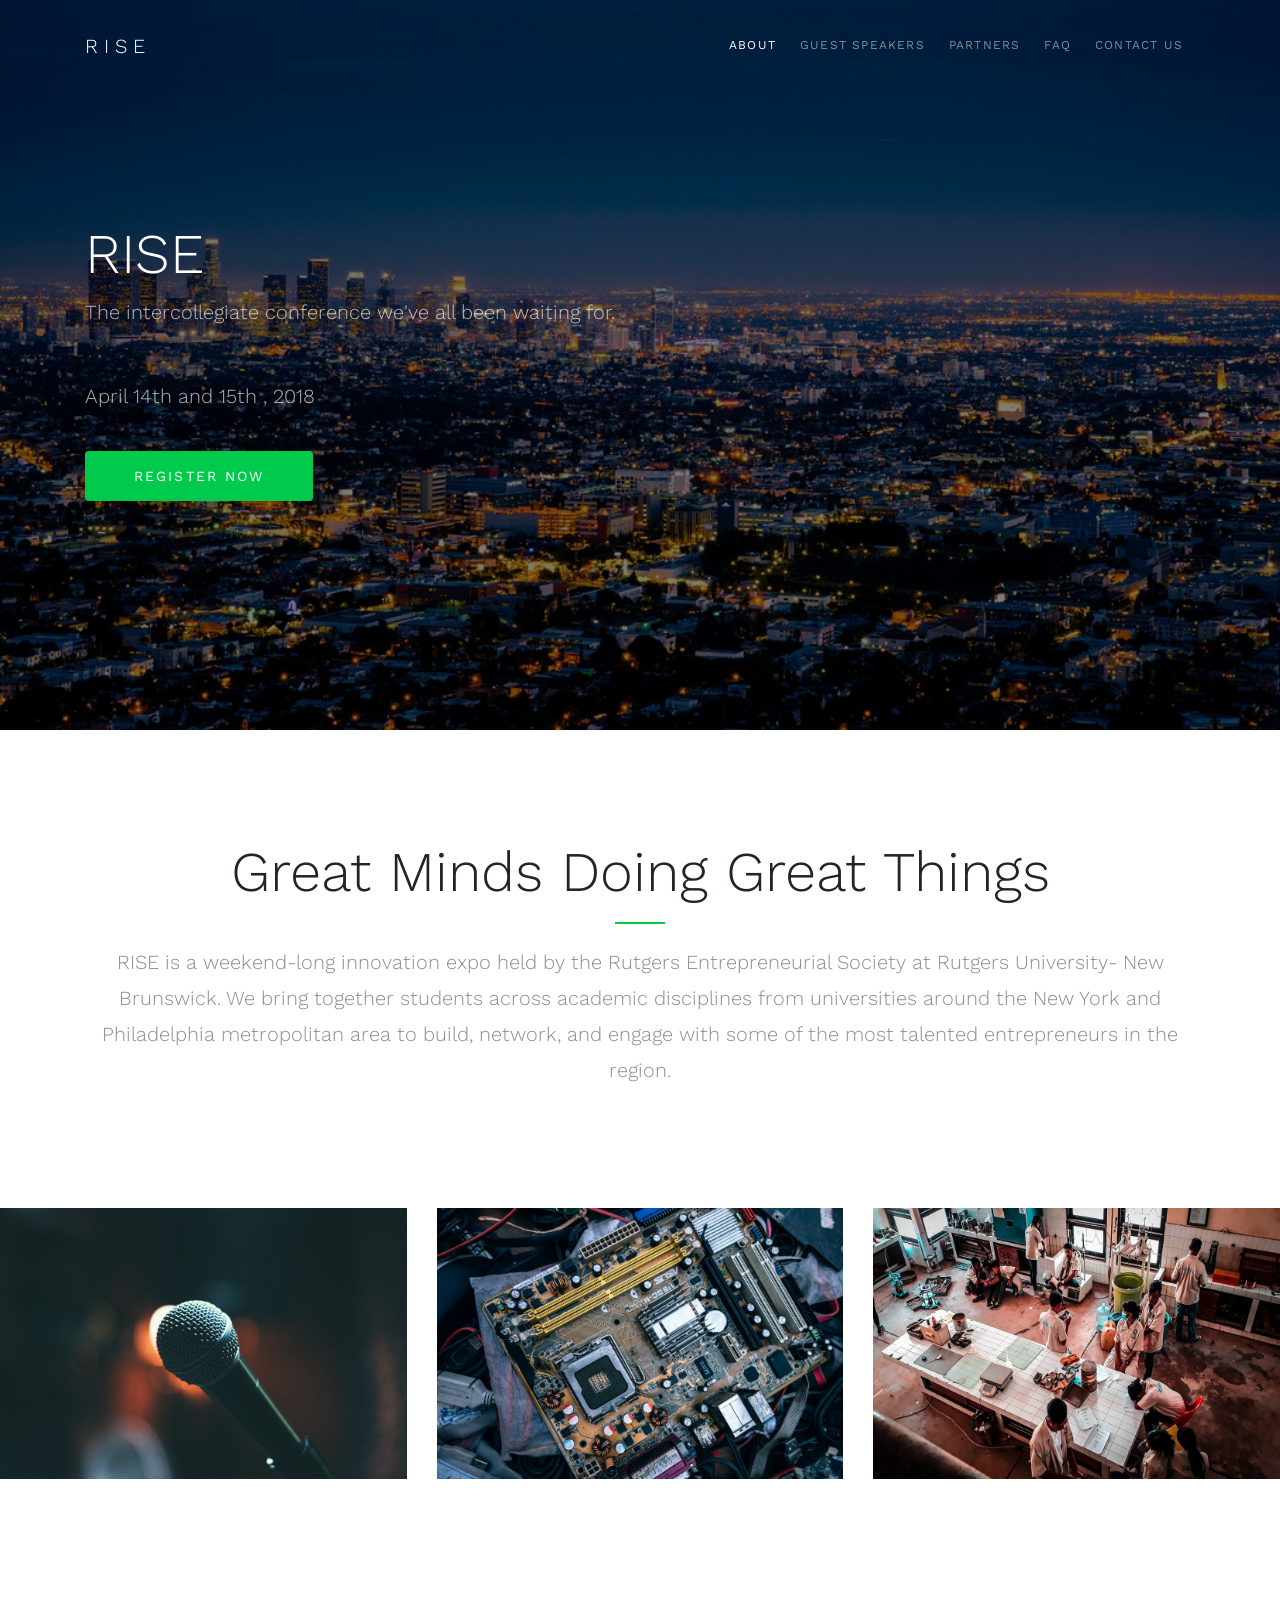
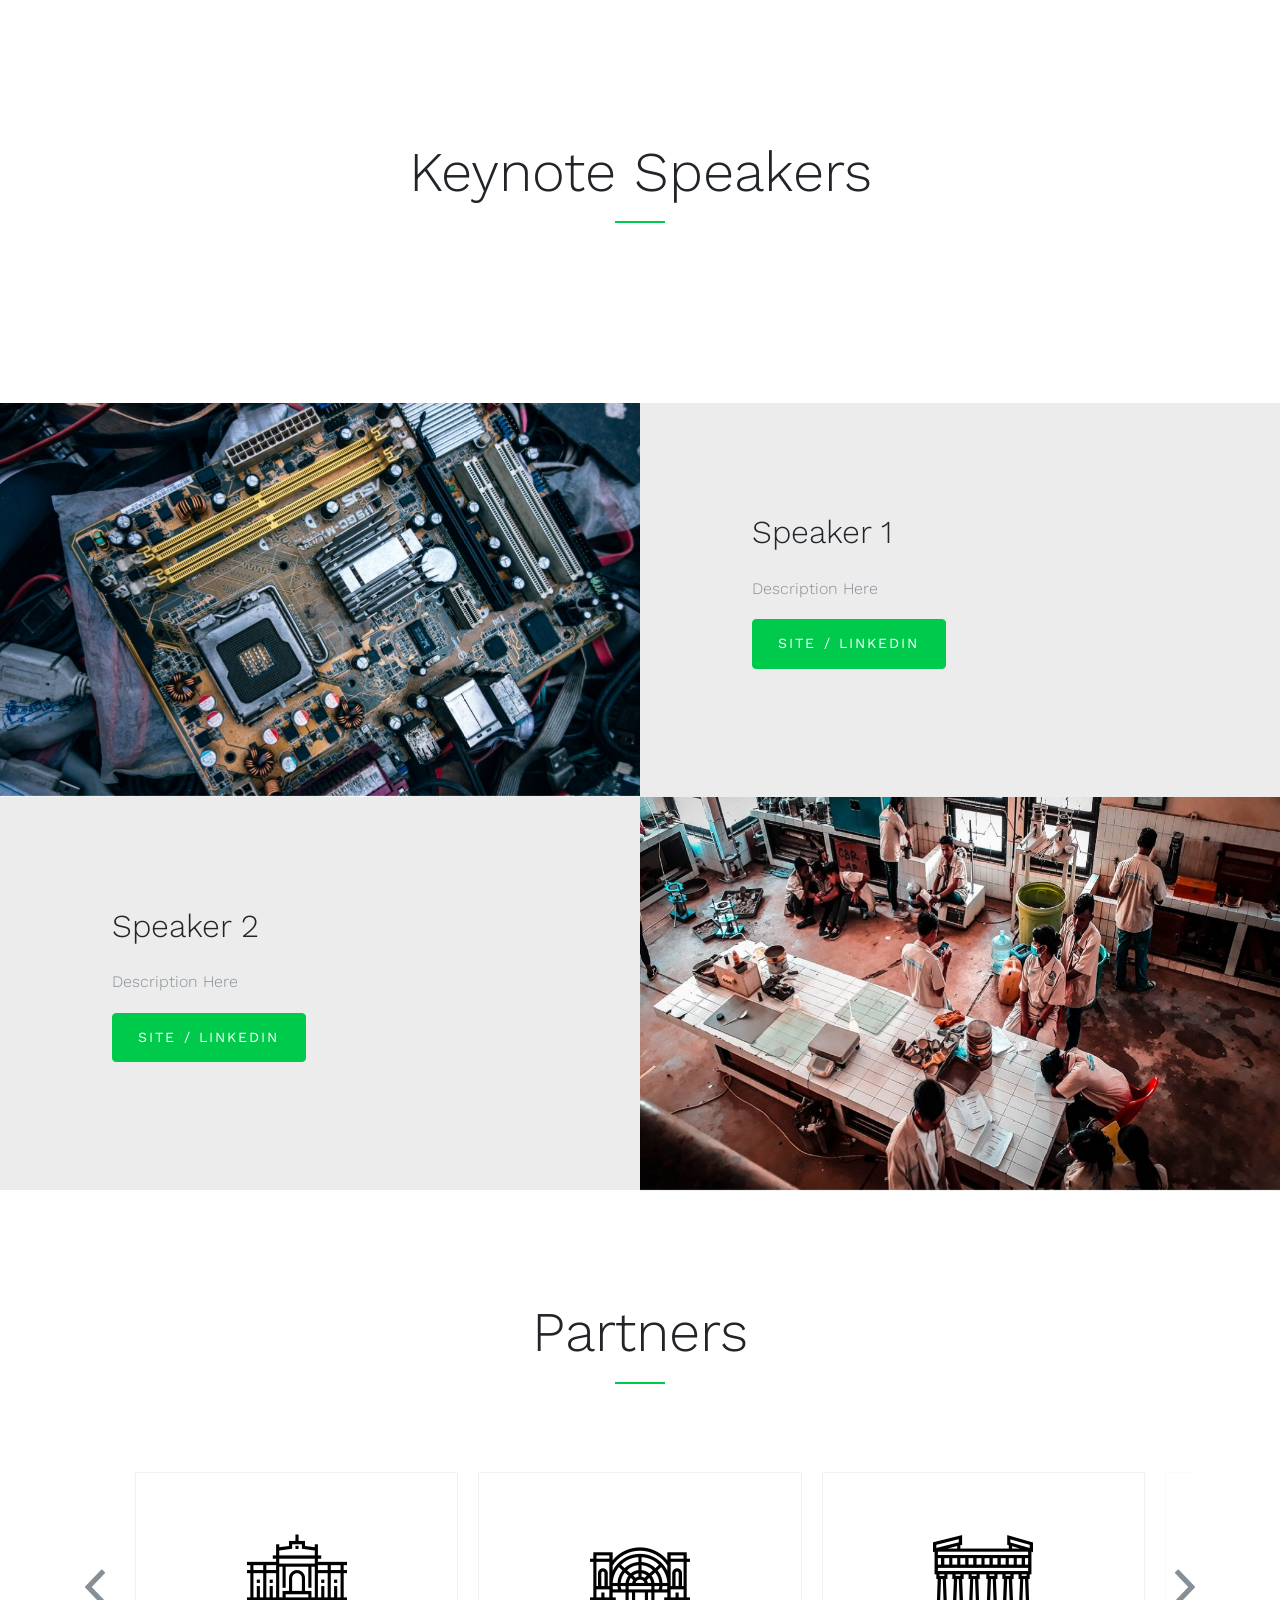
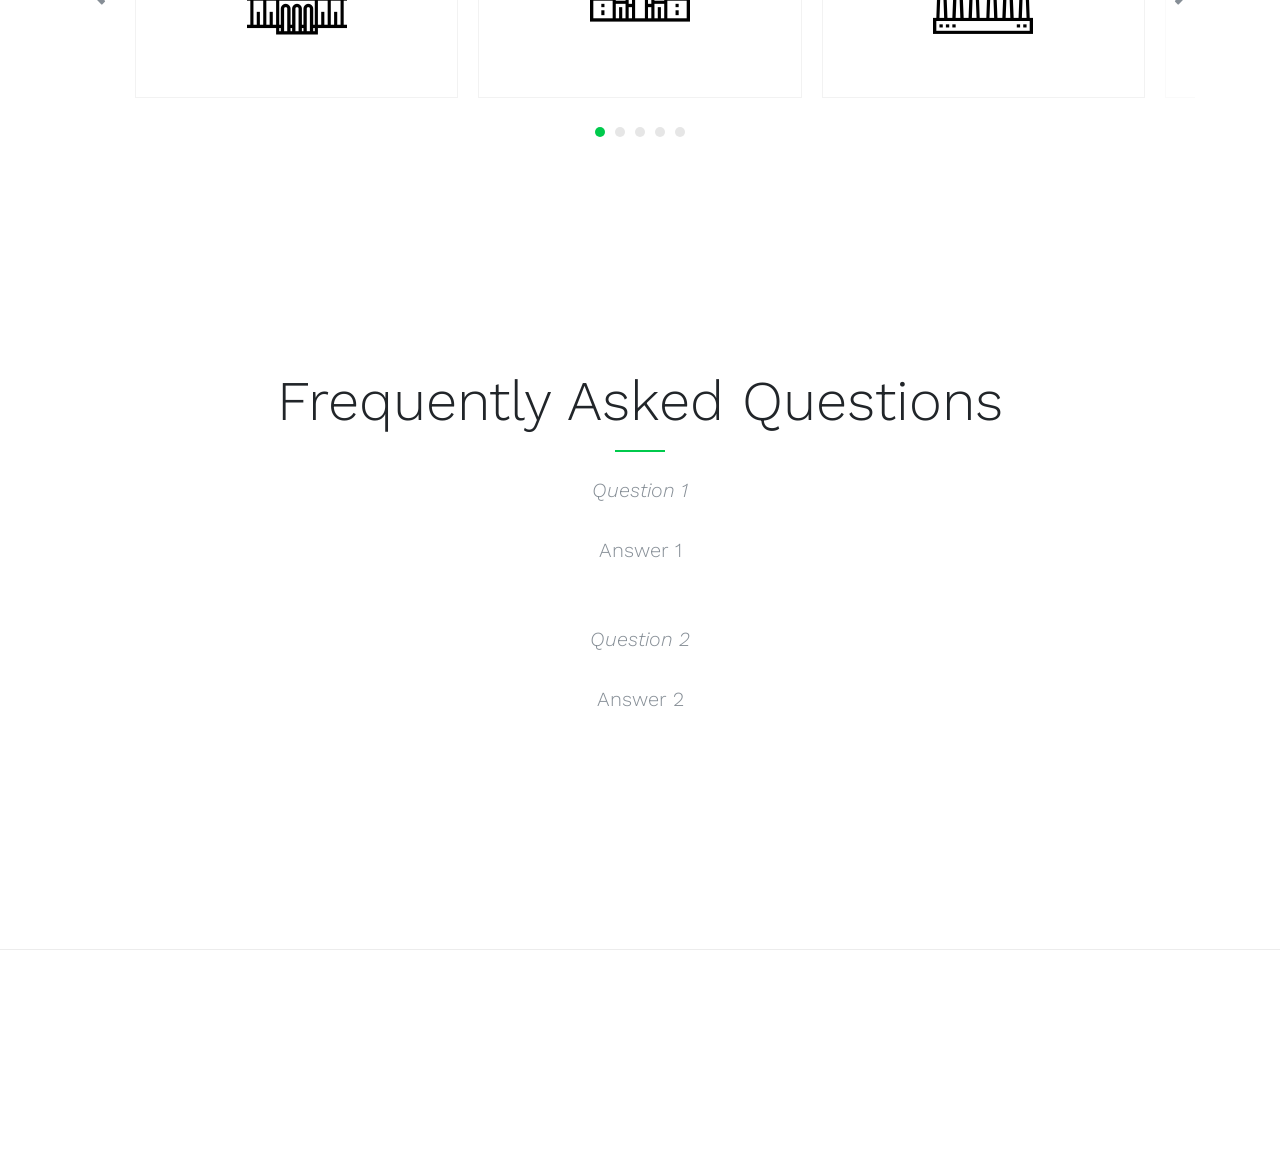
==== rise-site/index.html @ 206f2842 "description changes" ====
<!DOCTYPE html>
<html lang="en">
	<head>
		<meta charset="utf-8">
		<meta name="viewport" content="width=device-width, initial-scale=1, shrink-to-fit=no">

		<title>RISE 2018</title>
		<meta name="description" content="RISE Site">
		<meta name="keywords" content="entrepreneurship, rutgers, RES, RISE">
    
    
    <link href="https://fonts.googleapis.com/css?family=Work+Sans:300,400,700" rel="stylesheet">

		<link rel="stylesheet" href="assets/css/bootstrap/bootstrap.css">
    <link rel="stylesheet" href="assets/css/animate.css">
    <link rel="stylesheet" href="assets/fonts/ionicons/css/ionicons.min.css">
    
    <link rel="stylesheet" href="assets/css/owl.carousel.min.css">
    
    <link rel="stylesheet" href="assets/fonts/flaticon/font/flaticon.css">

    <link rel="stylesheet" href="assets/fonts/fontawesome/css/font-awesome.min.css">
    <link rel="stylesheet" href="assets/css/bootstrap-datepicker.css">
    <link rel="stylesheet" href="assets/css/select2.css">
    

    <link rel="stylesheet" href="assets/css/helpers.css">
    <link rel="stylesheet" href="assets/css/style.css">

	</head>
	<body>
  

    <nav class="navbar navbar-expand-lg navbar-dark probootstrap_navbar" id="probootstrap-navbar">
      <div class="container">
        <a class="navbar-brand" href="index.html">RISE</a>
        <button class="navbar-toggler" type="button" data-toggle="collapse" data-target="#probootstrap-menu" aria-controls="probootstrap-menu" aria-expanded="false" aria-label="Toggle navigation">
          <span><i class="ion-navicon"></i></span>
        </button>
        <div class="collapse navbar-collapse" id="probootstrap-menu">
          <ul class="navbar-nav ml-auto">
            <li class="nav-item active"><a class="nav-link js-scroll-trigger" href="#about">About</a></li>
            <li class="nav-item"><a class="nav-link" href="city-guides.html">Guest Speakers</a></li>
            <li class="nav-item"><a class="nav-link" href="services.html">Partners</a></li>
            <li class="nav-item"><a class="nav-link" href="travel.html">FAQ</a></li>
            <li class="nav-item"><a class="nav-link" href="contact.html">Contact Us</a></li>
          </ul>
        </div>
      </div>
    </nav>
    <!-- END nav -->
    

    <section class="probootstrap-cover overflow-hidden relative" style="background-image: url('assets/images/header.jpg');" data-stellar-background-ratio="0.5"  id="section-home">
      <div class="overlay"></div>
      <div class="container">
        <div class="row align-items-center">
          <div class="col-md">
            <h2 class="heading mb-2 display-4 font-light probootstrap-animate">RISE</h2>
            <p class="lead mb-5 probootstrap-animate">The intercollegiate conference we've all been waiting for.</p>
            <p class="lead mb-5 probootstrap-animate">April 14th and 15th , 2018</p>
            <p class="probootstrap-animate">
              <a href="https://rutrep.typeform.com/to/CK4vwE" role="button" class="btn btn-primary p-3 mr-3 pl-5 pr-5 text-uppercase d-lg-inline d-md-inline d-sm-block d-block mb-3">Register Now</a> 
            </p>
          </div> 
        </div>
      </div>
    
    </section>
    <!-- END section -->
    

    <section class="probootstrap_section" id="#about">
      <div class="container">
        <div class="row justify-content-center mb-5">
          <div class="col-md-12 text-center mb-5 probootstrap-animate">
            <h2 class="display-4 border-bottom probootstrap-section-heading">Great Minds Doing Great Things</h2>
            <blockquote class="">
              <p class="lead mb-4">RISE is a weekend-long innovation expo held by the Rutgers Entrepreneurial Society at Rutgers University- New Brunswick. 
                We bring together students across academic disciplines from universities around the New York and Philadelphia metropolitan area to build, network, and engage
                with some of the most talented entrepreneurs in the region.</p>
            </blockquote>

          </div>
        </div>
        
      </div>
      <div class="row" >
          <div class="col-sm">
            <a href="#" class="probootstrap-thumbnail">
              <img src="assets/images/img_1.jpg" alt="Free Template by uicookies.com" class="img-fluid">
              <div class="probootstrap-text">
                <h3>Keynote Speakers</h3>
              </div>
            </a>
          </div>
          <div class="col-sm">
            <a href="#" class="probootstrap-thumbnail">
              <img src="assets/images/img_2.jpg" alt="Free Template by uicookies.com" class="img-fluid">
              <h3>Demo Day</h3>
            </a>
          </div>
          <div class="col-sm">
            <a href="#" class="probootstrap-thumbnail">
              <img src="assets/images/img_3.jpg" alt="Free Template by uicookies.com" class="img-fluid">
              <h3>Student Workshops</h3>
            </a>
          </div>
        </div>
    </section>
    <!-- END section -->  

    <section class="probootstrap_section">
      <div class="container">
        <div class="row text-center mb-5 probootstrap-animate">
          <div class="col-md-12">
            <h2 class="display-4 border-bottom probootstrap-section-heading">Keynote Speakers</h2>
          </div>
        </div>
      </div>
    </section>
        

    <section class="probootstrap-section-half d-md-flex" id="section-about">
      <div class="probootstrap-image probootstrap-animate" data-animate-effect="fadeIn" style="background-image: url(assets/images/img_2.jpg)"></div>
      <div class="probootstrap-text">
        <div class="probootstrap-inner probootstrap-animate" data-animate-effect="fadeInRight">
          <h2 class="heading mb-4">Speaker 1</h2>
          <p>
            Description Here
          </p>          
          <p><a href="#" class="btn btn-primary">Site / LinkedIn</a></p>
        </div>
      </div>
    </section>


<section class="probootstrap-section-half d-md-flex">
      <div class="probootstrap-image order-2 probootstrap-animate" data-animate-effect="fadeIn" style="background-image: url(assets/images/img_3.jpg)"></div>
      <div class="probootstrap-text order-1">
        <div class="probootstrap-inner probootstrap-animate" data-animate-effect="fadeInLeft">
          <h2 class="heading mb-4">Speaker 2</h2>
          <p>
            Description Here
          </p>
            <p><a href="#" class="btn btn-primary">Site / LinkedIn</a></p>
        </div>
      </div>
    </section>
<!-- END section -->

   <section class="probootstrap_section">
      <div class="container">
        <div class="row text-center mb-5 probootstrap-animate">
          <div class="col-md-12">
            <h2 class="display-4 border-bottom probootstrap-section-heading">Partners</h2>
          </div>
        </div>
        
        <div class="row probootstrap-animate">
          <div class="col-md-12">
            <div class="owl-carousel js-owl-carousel">
              <a class="probootstrap-slide" href="#">
                <span class="flaticon-teatro-de-la-caridad"></span>
                <em>Teatro de la Caridad</em>
              </a>
              <a class="probootstrap-slide" href="#">
                <span class="flaticon-royal-museum-of-the-armed-forces"></span>
                <em>Royal Museum of the Armed Forces</em>
              </a>
              <a class="probootstrap-slide" href="#">
                <span class="flaticon-parthenon"></span>
                <em>Parthenon</em>
              </a>
              <a class="probootstrap-slide" href="#">
                <span class="flaticon-marina-bay-sands"></span>
                <em>Marina Bay Sands</em>
              </a>
              <a class="probootstrap-slide" href="#">
                <span class="flaticon-samarra-minaret"></span>
                <em>Samarra Minaret</em>
              </a>
              <a class="probootstrap-slide" href="#">
                <span class="flaticon-chiang-kai-shek-memorial"></span>
                <em>Chiang Kai Shek Memorial</em>
              </a>
              <a class="probootstrap-slide" href="#">
                <span class="flaticon-heuvelse-kerk-tilburg"></span>
                <em>Heuvelse Kerk Tilburg</em>
              </a>
              <a class="probootstrap-slide" href="#">
                <span class="flaticon-cathedral-of-cordoba"></span>
                <em>Cathedral of Cordoba</em>
              </a>
              <a class="probootstrap-slide" href="#">
                <span class="flaticon-london-bridge"></span>
                <em>London Bridge</em>
              </a>
              <a class="probootstrap-slide" href="#">
                <span class="flaticon-taj-mahal"></span>
                <em>Taj Mahal</em>
              </a>
              <a class="probootstrap-slide" href="#">
                <span class="flaticon-leaning-tower-of-pisa"></span>
                <em>Leaning Tower of Pisa</em>
              </a>
              <a class="probootstrap-slide" href="#">
                <span class="flaticon-burj-al-arab"></span>
                <em>Burj al Arab</em>
              </a>
              <a class="probootstrap-slide" href="#">
                <span class="flaticon-gate-of-india"></span>
                <em>Gate of India</em>
              </a>
              <a class="probootstrap-slide" href="#">
                <span class="flaticon-osaka-castle"></span>
                <em>Osaka Castle</em>
              </a>
              <a class="probootstrap-slide" href="#">
                <span class="flaticon-statue-of-liberty"></span>
                <em>Statue of Liberty</em>
              </a>
              
            </div>
          </div>
        </div>
      </div>
    </section>
    <!--END section -->

    <section class="probootstrap_section" id="#faq">
        <div class="container">
          <div class="row justify-content-center mb-5">
            <div class="col-md-12 text-center mb-5 probootstrap-animate">
              <h2 class="display-4 border-bottom probootstrap-section-heading">Frequently Asked Questions</h2>
              <blockquote class="">
                <p class="lead mb-4"><em>Question 1</em></p>
                <p class="lead mb-4">Answer 1</p>
                <br>
                <p class="lead mb-4"><em>Question 2</em></p>
                <p class="lead mb-4">Answer 2</p>
              </blockquote>
  
            </div>
          </div>
      </div>
    </section>
    <!-- END section -->


    <!--<section class="probootstrap_section bg-light">
      <div class="container">
        <div class="row text-center mb-5 probootstrap-animate">
          <div class="col-md-12">
            <h2 class="display-4 border-bottom probootstrap-section-heading">More Services</h2>
          </div>
        </div>
        <div class="row">
          <div class="col-md-6">

            <div class="media probootstrap-media d-flex align-items-stretch mb-4 probootstrap-animate">
              <div class="probootstrap-media-image" style="background-image: url(assets/images/img_1.jpg)">
              </div>
              <div class="media-body">
                <h5 class="mb-3">01. Service Title Here</h5>
                <p>Far far away, behind the word mountains, far from the countries Vokalia and Consonantia, there live the blind texts. </p>
              </div>
            </div>

            <div class="media probootstrap-media d-flex align-items-stretch mb-4 probootstrap-animate">
              <div class="probootstrap-media-image" style="background-image: url(assets/images/img_2.jpg)">
              </div>
              <div class="media-body">
                <h5 class="mb-3">02. Service Title Here</h5>
                <p>Far far away, behind the word mountains, far from the countries Vokalia and Consonantia, there live the blind texts. </p>
              </div>
            </div>

          </div>
          <div class="col-md-6">
            
            <div class="media probootstrap-media d-flex align-items-stretch mb-4 probootstrap-animate">
              <div class="probootstrap-media-image" style="background-image: url(assets/images/img_4.jpg)">
              </div>
              <div class="media-body">
                <h5 class="mb-3">03. Service Title Here</h5>
                <p>Far far away, behind the word mountains, far from the countries Vokalia and Consonantia, there live the blind texts. </p>
              </div>
            </div>

            <div class="media probootstrap-media d-flex align-items-stretch mb-4 probootstrap-animate">
              <div class="probootstrap-media-image" style="background-image: url(assets/images/img_5.jpg)">
              </div>
              <div class="media-body">
                <h5 class="mb-3">04. Service Title Here</h5>
                <p>Far far away, behind the word mountains, far from the countries Vokalia and Consonantia, there live the blind texts. </p>
              </div>
            </div>

          </div>
        </div>
      </div>
    </section>
  END section -->

   <!--  <section class="probootstrap_section" id="section-feature-testimonial">
      <div class="container">
        <div class="row justify-content-center mb-5">
          <div class="col-md-12 text-center mb-5 probootstrap-animate">
            <h2 class="display-4 border-bottom probootstrap-section-heading">Testimonial</h2>
            <blockquote class="">
              <p class="lead mb-4"><em>Far far away, behind the word mountains, far from the countries Vokalia and Consonantia, there live the blind texts. Separated they live in Bookmarksgrove right at the coast of the Semantics, a large language ocean. A small river named Duden flows by their place and supplies it with the necessary regelialia. It is a paradisematic country, in which roasted parts of sentences fly into your mouth.</em></p>
              <p class="probootstrap-author">
                <a href="https://uicookies.com/" target="_blank">
                  <img src="assets/images/person_1.jpg" alt="Free Template by uicookies.com" class="rounded-circle">
                  <span class="probootstrap-name">James Smith</span>
                  <span class="probootstrap-title">Chief Executive Officer</span>
                </a>
              </p>
            </blockquote>

          </div>
        </div>
        
      </div>
    </section>
    END section -->

   <!--  <section class="probootstrap_section bg-light">
      <div class="container">
        <div class="row text-center mb-5 probootstrap-animate">
          <div class="col-md-12">
            <h2 class="display-4 border-bottom probootstrap-section-heading">News</h2>
          </div>
        </div>
        <div class="row">
          <div class="col-md-6">

            <div class="media probootstrap-media d-flex align-items-stretch mb-4 probootstrap-animate">
              <div class="probootstrap-media-image" style="background-image: url(assets/images/img_1.jpg)">
              </div>
              <div class="media-body">
                <span class="text-uppercase">January 1st 2018</span>
                <h5 class="mb-3">Travel To United States Without Visa</h5>
                <p>Far far away, behind the word mountains, far from the countries Vokalia and Consonantia, there live the blind texts. </p>
                <p><a href="#">Read More</a></p>
              </div>
            </div>

            <div class="media probootstrap-media d-flex align-items-stretch mb-4 probootstrap-animate">
              <div class="probootstrap-media-image" style="background-image: url(assets/images/img_2.jpg)">
              </div>
              <div class="media-body">
                <span class="text-uppercase">January 1st 2018</span>
                <h5 class="mb-3">Travel To United States Without Visa</h5>
                <p>Far far away, behind the word mountains, far from the countries Vokalia and Consonantia, there live the blind texts. </p>
                <p><a href="#">Read More</a></p>
              </div>
            </div>

          </div>
          <div class="col-md-6">
            
            <div class="media probootstrap-media d-flex align-items-stretch mb-4 probootstrap-animate">
              <div class="probootstrap-media-image" style="background-image: url(assets/images/img_4.jpg)">
              </div>
              <div class="media-body">
                <span class="text-uppercase">January 1st 2018</span>
                <h5 class="mb-3">Travel To United States Without Visa</h5>
                <p>Far far away, behind the word mountains, far from the countries Vokalia and Consonantia, there live the blind texts. </p>
                <p><a href="#">Read More</a></p>
              </div>
            </div>

            <div class="media probootstrap-media d-flex align-items-stretch mb-4 probootstrap-animate">
              <div class="probootstrap-media-image" style="background-image: url(assets/images/img_5.jpg)">
              </div>
              <div class="media-body">
                <span class="text-uppercase">January 1st 2018</span>
                <h5 class="mb-3">Travel To United States Without Visa</h5>
                <p>Far far away, behind the word mountains, far from the countries Vokalia and Consonantia, there live the blind texts. </p>
                <p><a href="#">Read More</a></p>
              </div>
            </div>

          </div>
        </div>
      </div>
    </section>
    <!-- END section -->

   <!--  <section class="probootstrap_section">
      <div class="container">
        <div class="row text-center mb-5 probootstrap-animate">
          <div class="col-md-12">
            <h2 class="display-4 border-bottom probootstrap-section-heading">Travel With Us</h2>
          </div>
        </div>
        
        <div class="row probootstrap-animate">
          <div class="col-md-12">
            <div class="owl-carousel js-owl-carousel-2">
              <div>
                <div class="media probootstrap-media d-block align-items-stretch mb-4 probootstrap-animate">
                  <img src="assets/images/sq_img_2.jpg" alt="Free Template by uiCookies" class="img-fluid">
                  <div class="media-body">
                    <h5 class="mb-3">02. Service Title Here</h5>
                    <p>Far far away, behind the word mountains, far from the countries Vokalia and Consonantia, there live the blind texts. </p>
                  </div>
                </div>
              </div>
              <!-- END slide item 

              <div>
                <div class="media probootstrap-media d-block align-items-stretch mb-4 probootstrap-animate">
                  <img src="assets/images/sq_img_1.jpg" alt="Free Template by uiCookies" class="img-fluid">
                  <div class="media-body">
                    <h5 class="mb-3">02. Service Title Here</h5>
                    <p>Far far away, behind the word mountains, far from the countries Vokalia and Consonantia, there live the blind texts. </p>
                  </div>
                </div>
              </div>
              <!-- END slide item 

              <div>
                <div class="media probootstrap-media d-block align-items-stretch mb-4 probootstrap-animate">
                  <img src="assets/images/sq_img_3.jpg" alt="Free Template by uiCookies" class="img-fluid">
                  <div class="media-body">
                    <h5 class="mb-3">02. Service Title Here</h5>
                    <p>Far far away, behind the word mountains, far from the countries Vokalia and Consonantia, there live the blind texts. </p>
                  </div>
                </div>
              </div>
              <!-- END slide item 

              <div>
                <div class="media probootstrap-media d-block align-items-stretch mb-4 probootstrap-animate">
                  <img src="assets/images/sq_img_4.jpg" alt="Free Template by uiCookies" class="img-fluid">
                  <div class="media-body">
                    <h5 class="mb-3">02. Service Title Here</h5>
                    <p>Far far away, behind the word mountains, far from the countries Vokalia and Consonantia, there live the blind texts. </p>
                  </div>
                </div>
              </div>
              <!-- END slide item

              <div>
                <div class="media probootstrap-media d-block align-items-stretch mb-4 probootstrap-animate">
                  <img src="assets/images/sq_img_5.jpg" alt="Free Template by uiCookies" class="img-fluid">
                  <div class="media-body">
                    <h5 class="mb-3">02. Service Title Here</h5>
                    <p>Far far away, behind the word mountains, far from the countries Vokalia and Consonantia, there live the blind texts. </p>
                  </div>
                </div>
              </div>
              <!-- END slide item 


              <div>
                <div class="media probootstrap-media d-block align-items-stretch mb-4 probootstrap-animate">
                  <img src="assets/images/sq_img_2.jpg" alt="Free Template by uiCookies" class="img-fluid">
                  <div class="media-body">
                    <h5 class="mb-3">02. Service Title Here</h5>
                    <p>Far far away, behind the word mountains, far from the countries Vokalia and Consonantia, there live the blind texts. </p>
                  </div>
                </div>
              </div>
              <!-- END slide item

              <div>
                <div class="media probootstrap-media d-block align-items-stretch mb-4 probootstrap-animate">
                  <img src="assets/images/sq_img_1.jpg" alt="Free Template by uiCookies" class="img-fluid">
                  <div class="media-body">
                    <h5 class="mb-3">02. Service Title Here</h5>
                    <p>Far far away, behind the word mountains, far from the countries Vokalia and Consonantia, there live the blind texts. </p>
                  </div>
                </div>
              </div>
              <!-- END slide item

              <div>
                <div class="media probootstrap-media d-block align-items-stretch mb-4 probootstrap-animate">
                  <img src="assets/images/sq_img_3.jpg" alt="Free Template by uiCookies" class="img-fluid">
                  <div class="media-body">
                    <h5 class="mb-3">02. Service Title Here</h5>
                    <p>Far far away, behind the word mountains, far from the countries Vokalia and Consonantia, there live the blind texts. </p>
                  </div>
                </div>
              </div>
              <!-- END slide item 

              <div>
                <div class="media probootstrap-media d-block align-items-stretch mb-4 probootstrap-animate">
                  <img src="assets/images/sq_img_4.jpg" alt="Free Template by uiCookies" class="img-fluid">
                  <div class="media-body">
                    <h5 class="mb-3">02. Service Title Here</h5>
                    <p>Far far away, behind the word mountains, far from the countries Vokalia and Consonantia, there live the blind texts. </p>
                  </div>
                </div>
              </div>
              <!-- END slide item

              <div>
                <div class="media probootstrap-media d-block align-items-stretch mb-4 probootstrap-animate">
                  <img src="assets/images/sq_img_5.jpg" alt="Free Template by uiCookies" class="img-fluid">
                  <div class="media-body">
                    <h5 class="mb-3">02. Service Title Here</h5>
                    <p>Far far away, behind the word mountains, far from the countries Vokalia and Consonantia, there live the blind texts. </p>
                  </div>
                </div>
              </div>
              <!-- END slide item -->
              
            </div>
          </div>
        </div>
      </div>
    </section>
    <!-- END section -->

    <footer class="probootstrap_section probootstrap-border-top">
      <div class="container">
        <!--<div class="row mb-5">
          <div class="col-md-3">
            <h3 class="probootstrap_font-18 mb-3">Quick Links</h3>
            <ul class="list-unstyled">
              <li><a href="https://free-template.co" target="_blank">Home</a></li>
              <li><a href="https://free-template.co" target="_blank">About</a></li>
              <li><a href="https://free-template.co" target="_blank">Services</a></li>
              <li><a href="https://free-template.co" target="_blank">Contact</a></li>
            </ul>
          </div>
          <div class="col-md-3">
            <h3 class="probootstrap_font-18 mb-3">Quick Links</h3>
            <ul class="list-unstyled">
              <li><a href="https://free-template.co" target="_blank">Home</a></li>
              <li><a href="https://free-template.co" target="_blank">About</a></li>
              <li><a href="https://free-template.co" target="_blank">Services</a></li>
              <li><a href="https://free-template.co" target="_blank">Contact</a></li>
            </ul>
          </div>
          <div class="col-md-3">
            <h3 class="probootstrap_font-18 mb-3">Quick Links</h3>
            <ul class="list-unstyled">
              <li><a href="https://free-template.co" target="_blank">Home</a></li>
              <li><a href="https://free-template.co" target="_blank">About</a></li>
              <li><a href="https://free-template.co" target="_blank">Services</a></li>
              <li><a href="https://free-template.co" target="_blank">Contact</a></li>
            </ul>
          </div>
          <div class="col-md-3">
            <h3 class="probootstrap_font-18 mb-3">Quick Links</h3>
            <ul class="list-unstyled">
              <li><a href="https://free-template.co" target="_blank">Home</a></li>
              <li><a href="https://free-template.co" target="_blank">About</a></li>
              <li><a href="https://free-template.co" target="_blank">Services</a></li>
              <li><a href="https://free-template.co" target="_blank">Contact</a></li>
            </ul>
          </div>
        </div>
        <div class="row pt-5">
          <div class="col-md-12 text-center">
            <p class="probootstrap_font-14">&copy; 2017. All Rights Reserved. <br> Designed &amp; Developed by <a href="https://uicookies.com/" target="_blank">uiCookies</a><small> (Don't remove credit link on this footer. See <a href="https://uicookies.com/license/">license</a>)</small></p>
            <p class="probootstrap_font-14">Demo Images: <a href="https://unsplash.com/" target="_blank">Unsplash</a></p>
          </div> -->
        </div>
      </div>
    </footer>

    
    <script src="assets/js/jquery.min.js"></script>
    
    <script src="assets/js/popper.min.js"></script>
    <script src="assets/js/bootstrap.min.js"></script>
    <script src="assets/js/owl.carousel.min.js"></script>

    <script src="assets/js/bootstrap-datepicker.js"></script>
    <script src="assets/js/jquery.waypoints.min.js"></script>
    <script src="assets/js/jquery.easing.1.3.js"></script>

    <script src="assets/js/select2.min.js"></script>

    <script src="assets/js/main.js"></script>
	</body>
</html>
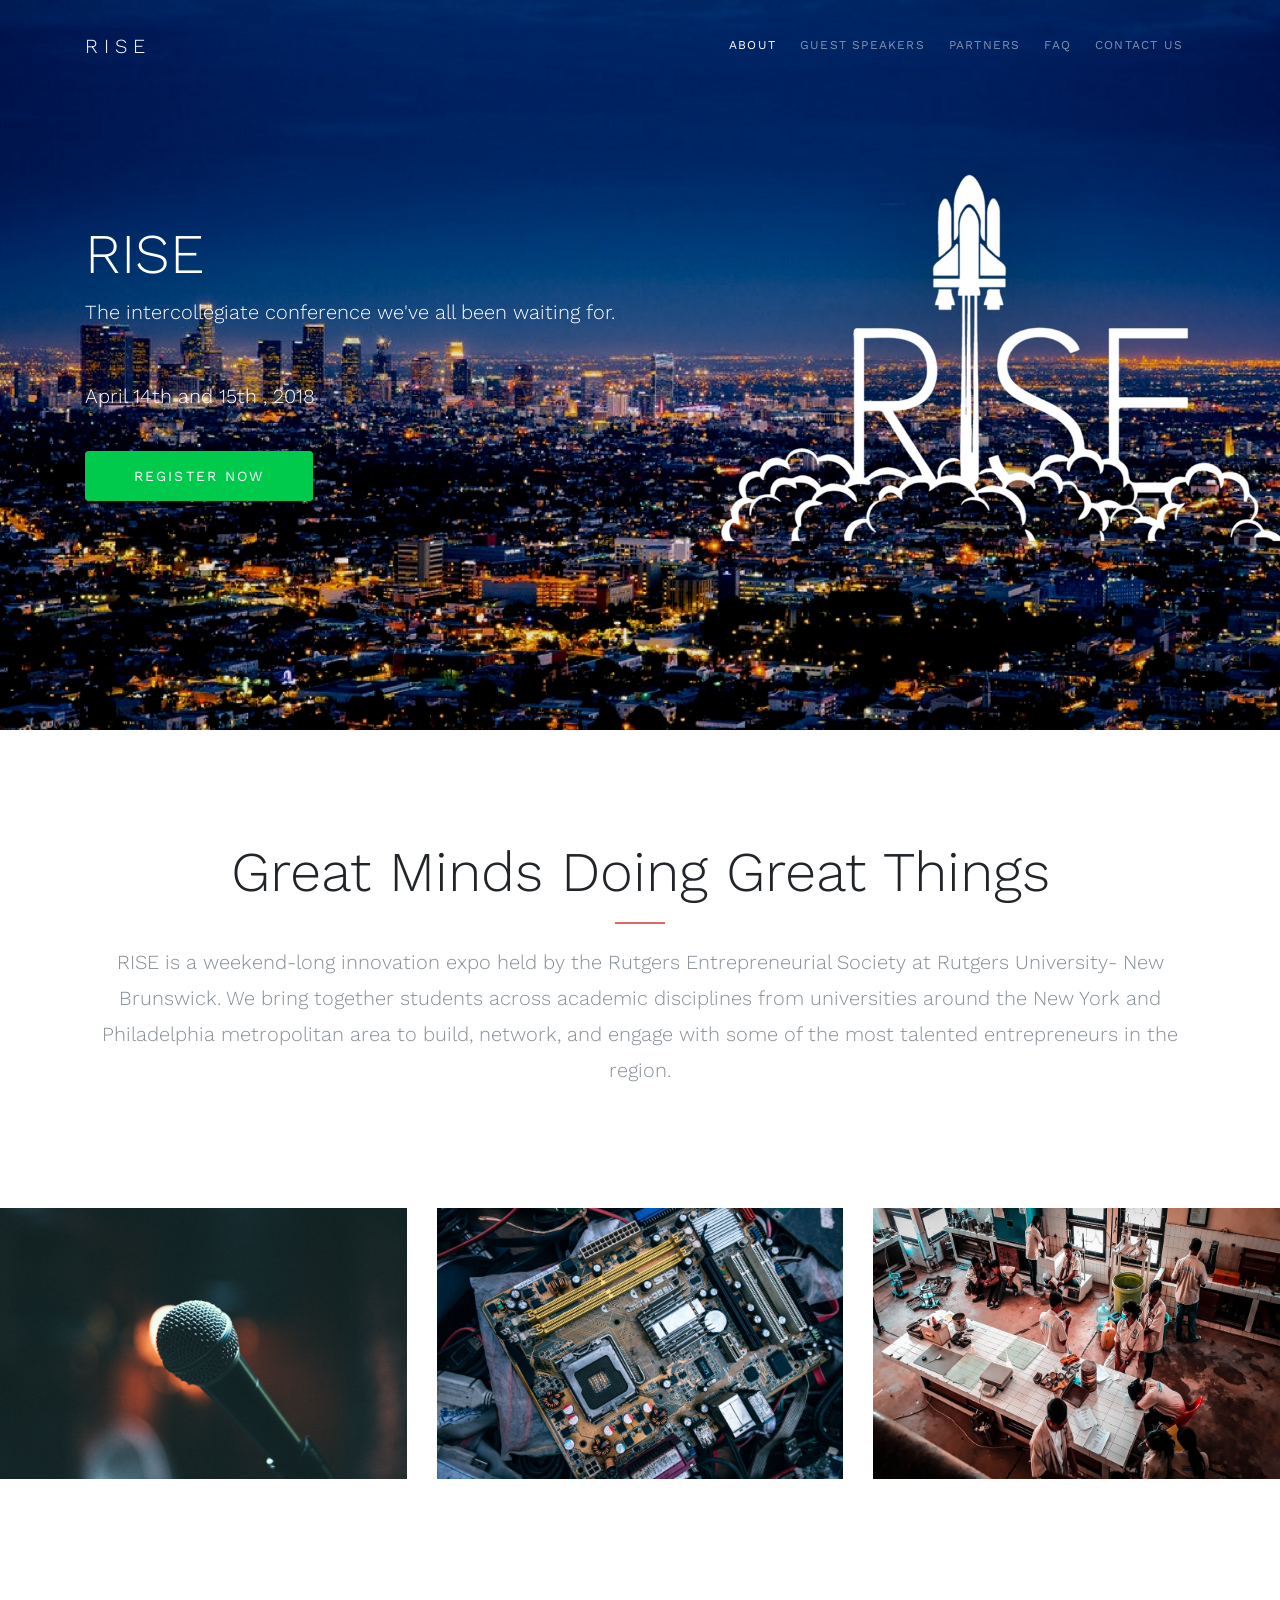
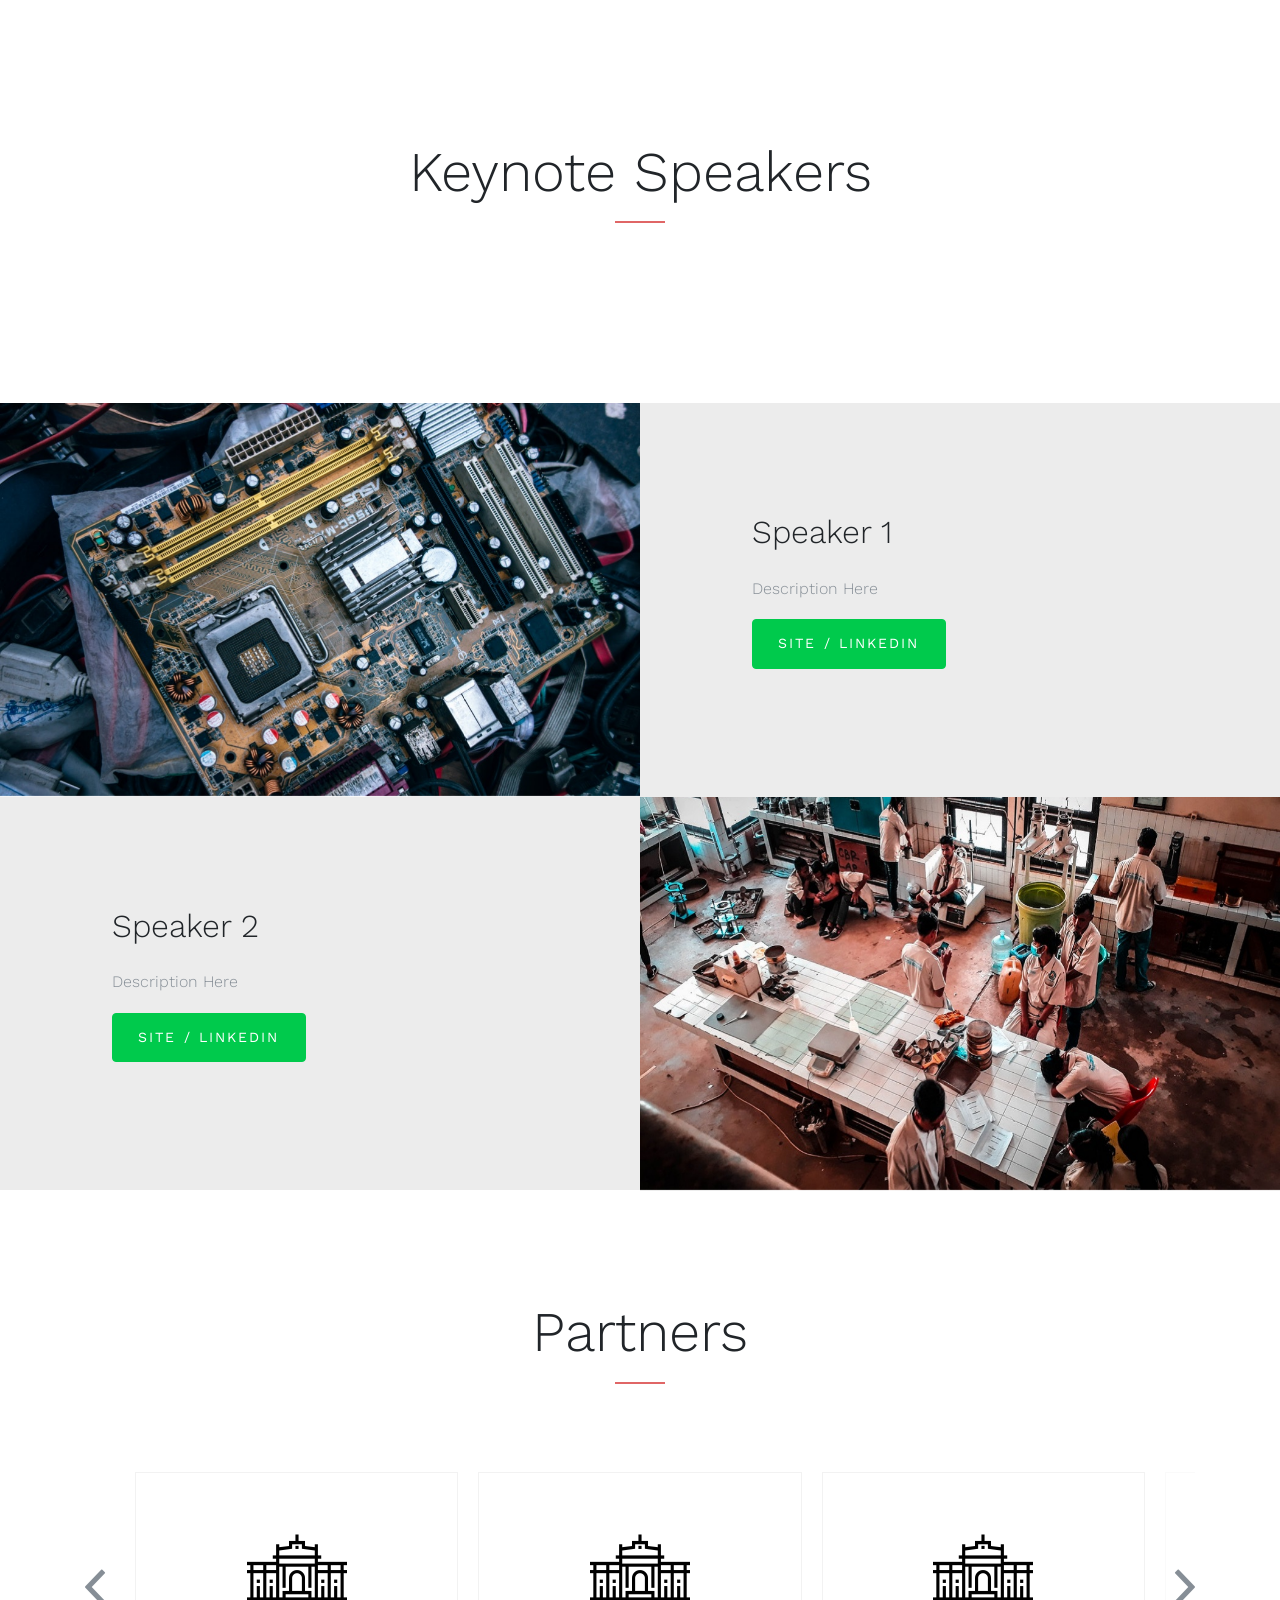
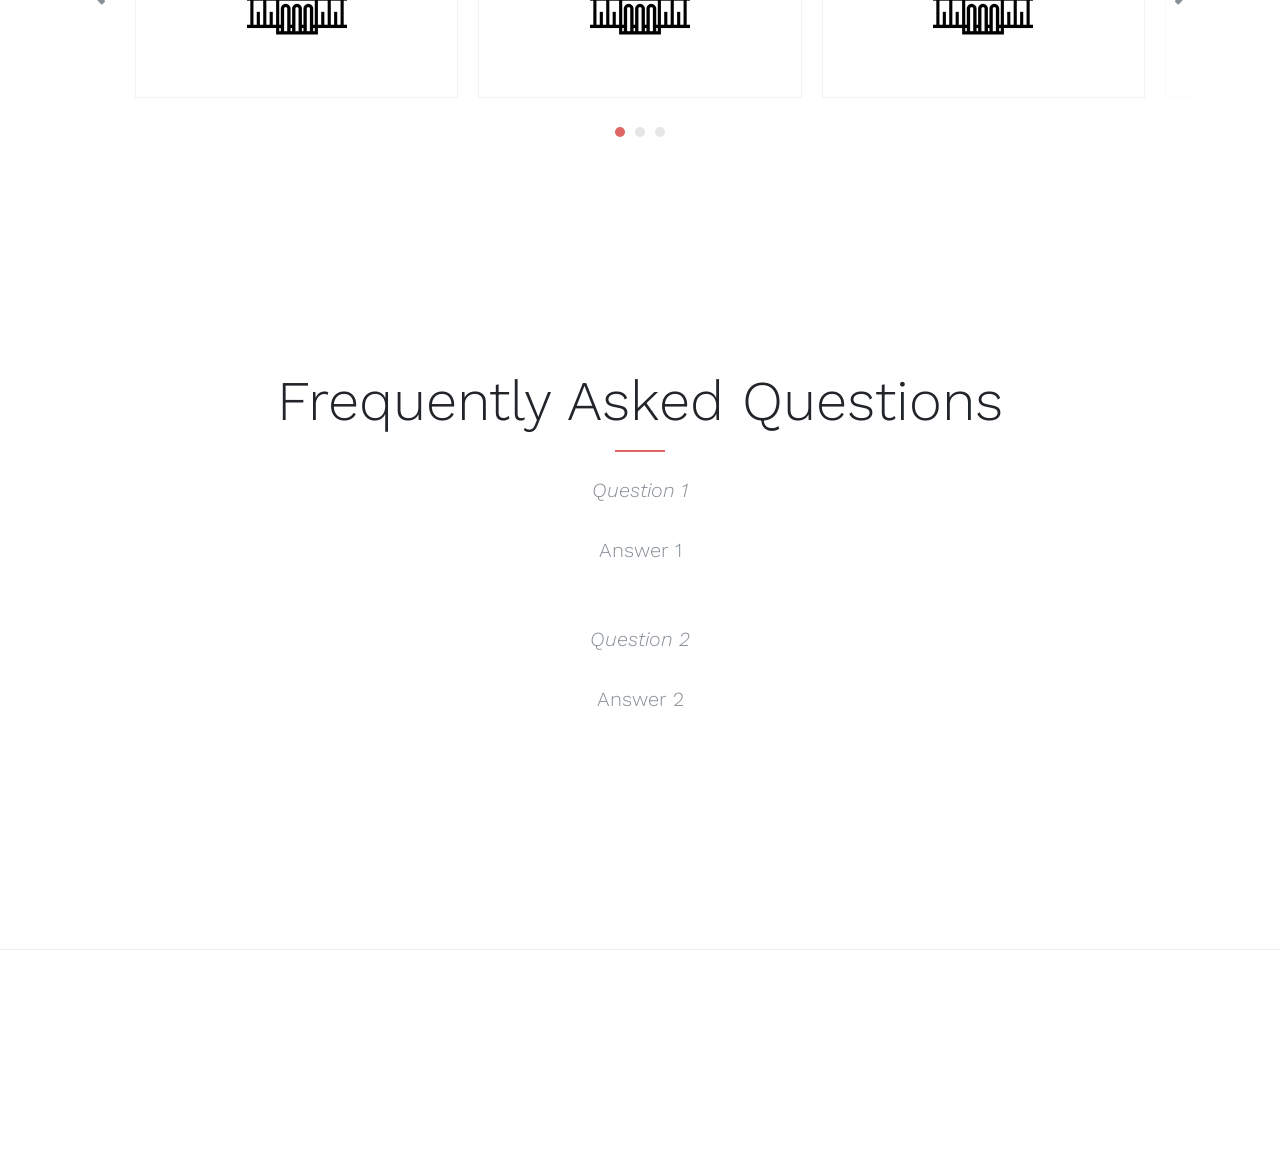
==== commit 28e6f423: "changes" ====
--- a/rise-site/index.html
+++ b/rise-site/index.html
@@ -162,65 +162,27 @@
             <div class="owl-carousel js-owl-carousel">
               <a class="probootstrap-slide" href="#">
                 <span class="flaticon-teatro-de-la-caridad"></span>
-                <em>Teatro de la Caridad</em>
+                <em>Partner</em>
               </a>
               <a class="probootstrap-slide" href="#">
-                <span class="flaticon-royal-museum-of-the-armed-forces"></span>
-                <em>Royal Museum of the Armed Forces</em>
-              </a>
-              <a class="probootstrap-slide" href="#">
-                <span class="flaticon-parthenon"></span>
-                <em>Parthenon</em>
-              </a>
-              <a class="probootstrap-slide" href="#">
-                <span class="flaticon-marina-bay-sands"></span>
-                <em>Marina Bay Sands</em>
-              </a>
-              <a class="probootstrap-slide" href="#">
-                <span class="flaticon-samarra-minaret"></span>
-                <em>Samarra Minaret</em>
-              </a>
-              <a class="probootstrap-slide" href="#">
-                <span class="flaticon-chiang-kai-shek-memorial"></span>
-                <em>Chiang Kai Shek Memorial</em>
-              </a>
-              <a class="probootstrap-slide" href="#">
-                <span class="flaticon-heuvelse-kerk-tilburg"></span>
-                <em>Heuvelse Kerk Tilburg</em>
-              </a>
-              <a class="probootstrap-slide" href="#">
-                <span class="flaticon-cathedral-of-cordoba"></span>
-                <em>Cathedral of Cordoba</em>
-              </a>
-              <a class="probootstrap-slide" href="#">
-                <span class="flaticon-london-bridge"></span>
-                <em>London Bridge</em>
-              </a>
-              <a class="probootstrap-slide" href="#">
-                <span class="flaticon-taj-mahal"></span>
-                <em>Taj Mahal</em>
-              </a>
-              <a class="probootstrap-slide" href="#">
-                <span class="flaticon-leaning-tower-of-pisa"></span>
-                <em>Leaning Tower of Pisa</em>
-              </a>
-              <a class="probootstrap-slide" href="#">
-                <span class="flaticon-burj-al-arab"></span>
-                <em>Burj al Arab</em>
-              </a>
-              <a class="probootstrap-slide" href="#">
-                <span class="flaticon-gate-of-india"></span>
-                <em>Gate of India</em>
-              </a>
-              <a class="probootstrap-slide" href="#">
-                <span class="flaticon-osaka-castle"></span>
-                <em>Osaka Castle</em>
-              </a>
-              <a class="probootstrap-slide" href="#">
-                <span class="flaticon-statue-of-liberty"></span>
-                <em>Statue of Liberty</em>
-              </a>
-              
+                <span class="flaticon-teatro-de-la-caridad"></span>
+                <em>Partner</em>
+              </a>              <a class="probootstrap-slide" href="#">
+                <span class="flaticon-teatro-de-la-caridad"></span>
+                <em>Partner</em>
+              </a>              <a class="probootstrap-slide" href="#">
+                <span class="flaticon-teatro-de-la-caridad"></span>
+                <em>Partner</em>
+              </a>              <a class="probootstrap-slide" href="#">
+                <span class="flaticon-teatro-de-la-caridad"></span>
+                <em>Partner</em>
+              </a>              <a class="probootstrap-slide" href="#">
+                <span class="flaticon-teatro-de-la-caridad"></span>
+                <em>Partner</em>
+              </a>              <a class="probootstrap-slide" href="#">
+                <span class="flaticon-teatro-de-la-caridad"></span>
+                <em>Partner</em>
+              </a>           
             </div>
           </div>
         </div>
--- a/rise-site/assets/css/helpers.css
+++ b/rise-site/assets/css/helpers.css
@@ -72349,13 +72349,13 @@
   font-style: italic !important; }
 
 .probootstrap_color-primary {
-  color: #00CA4C !important; }
+  color: #e06666 !important; }
 
 .probootstrap_color-secondary {
   color: #868e96 !important; }
 
 .probootstrap_color-success {
-  color: #00CA4C !important; }
+  color: #e06666 !important; }
 
 .probootstrap_color-info {
   color: #89D9D0 !important; }
@@ -72373,13 +72373,13 @@
   color: #343a40 !important; }
 
 .probootstrap_bgcolor-primary {
-  background-color: #00CA4C !important; }
+  background-color: #e06666 !important; }
 
 .probootstrap_bgcolor-secondary {
   background-color: #868e96 !important; }
 
 .probootstrap_bgcolor-success {
-  background-color: #00CA4C !important; }
+  background-color: #e06666 !important; }
 
 .probootstrap_bgcolor-info {
   background-color: #89D9D0 !important; }
@@ -72757,7 +72757,7 @@
   color: #FFD500 !important; }
 
 .probootstrap_text-green {
-  color: #00CA4C !important; }
+  color: #e06666 !important; }
 
 .probootstrap_text-teal {
   color: #89D9D0 !important; }
@@ -72787,7 +72787,7 @@
   background-color: #FFD500 !important; }
 
 .probootstrap_bg-green {
-  background-color: #00CA4C !important; }
+  background-color:#e06666 !important; }
 
 .probootstrap_bg-teal {
   background-color: #89D9D0 !important; }
--- a/rise-site/assets/css/style.css
+++ b/rise-site/assets/css/style.css
@@ -49,7 +49,7 @@
   padding: 7em 0; }
   .probootstrap-cover .overlay {
     position: absolute;
-    background: rgba(0, 0, 0, 0.5);
+    background: rgba(0, 0, 0, 0);
     top: 0;
     left: 0;
     right: 0;
@@ -59,7 +59,7 @@
   .probootstrap-cover h2 {
     color: #fff; }
   .probootstrap-cover p {
-    color: rgba(255, 255, 255, 0.7); }
+    color: rgb(255, 255, 255); }
   .probootstrap-cover > .container > .row {
     padding: 7em 0; }
 
@@ -145,7 +145,7 @@
   .border-bottom:after {
     width: 50px;
     height: 2px;
-    background: #00CA4C;
+    background: #e06666;
     position: absolute;
     content: "";
     bottom: 0;
@@ -316,7 +316,7 @@
 
 @media (max-width: 991px) {
   .probootstrap-section-heading {
-    font-size: 10px !important; } }
+    font-size: 28px !important; } }
 
 .probootstrap-media {
   background: #fff;
@@ -363,7 +363,7 @@
       box-shadow: none;
       -webkit-box-shadow: 0 2px 5px 0 rgba(0, 0, 0, 0.1);
       box-shadow: 0 2px 5px 0 rgba(0, 0, 0, 0.1);
-      border: 1px solid #00CA4C; }
+      border: 1px solid #e06666; }
   .probootstrap-form .form-group:last-child {
     margin-bottom: 0;
     padding-bottom: 0; }
@@ -408,10 +408,10 @@
   .select2-dropdown:focus {
     -webkit-box-shadow: none;
     box-shadow: none;
-    border: 1px solid #00CA4C; }
+    border: 1px solid #e06666; }
 
 .select2-container--default .select2-results__option--highlighted[aria-selected] {
-  background: #00CA4C; }
+  background: #e06666; }
 
 .select2-container--default .select2-results__option[aria-selected=true] {
   background: #d9d9d9;
@@ -500,7 +500,7 @@
       visibility: visible; }
     .owl-carousel .probootstrap-slide:hover span, .owl-carousel .probootstrap-slide:focus span {
       top: 40%;
-      color: #00CA4C; }
+      color: #e06666; }
 
 .owl-carousel .owl-nav {
   position: absolute;
@@ -531,7 +531,7 @@
     border-radius: 50%;
     background: #e6e6e6; }
     .owl-carousel .owl-dots .owl-dot.active {
-      background: #00CA4C; }
+      background: #e06666; }
 
 .probootstrap-date-wrap {
   position: relative; }
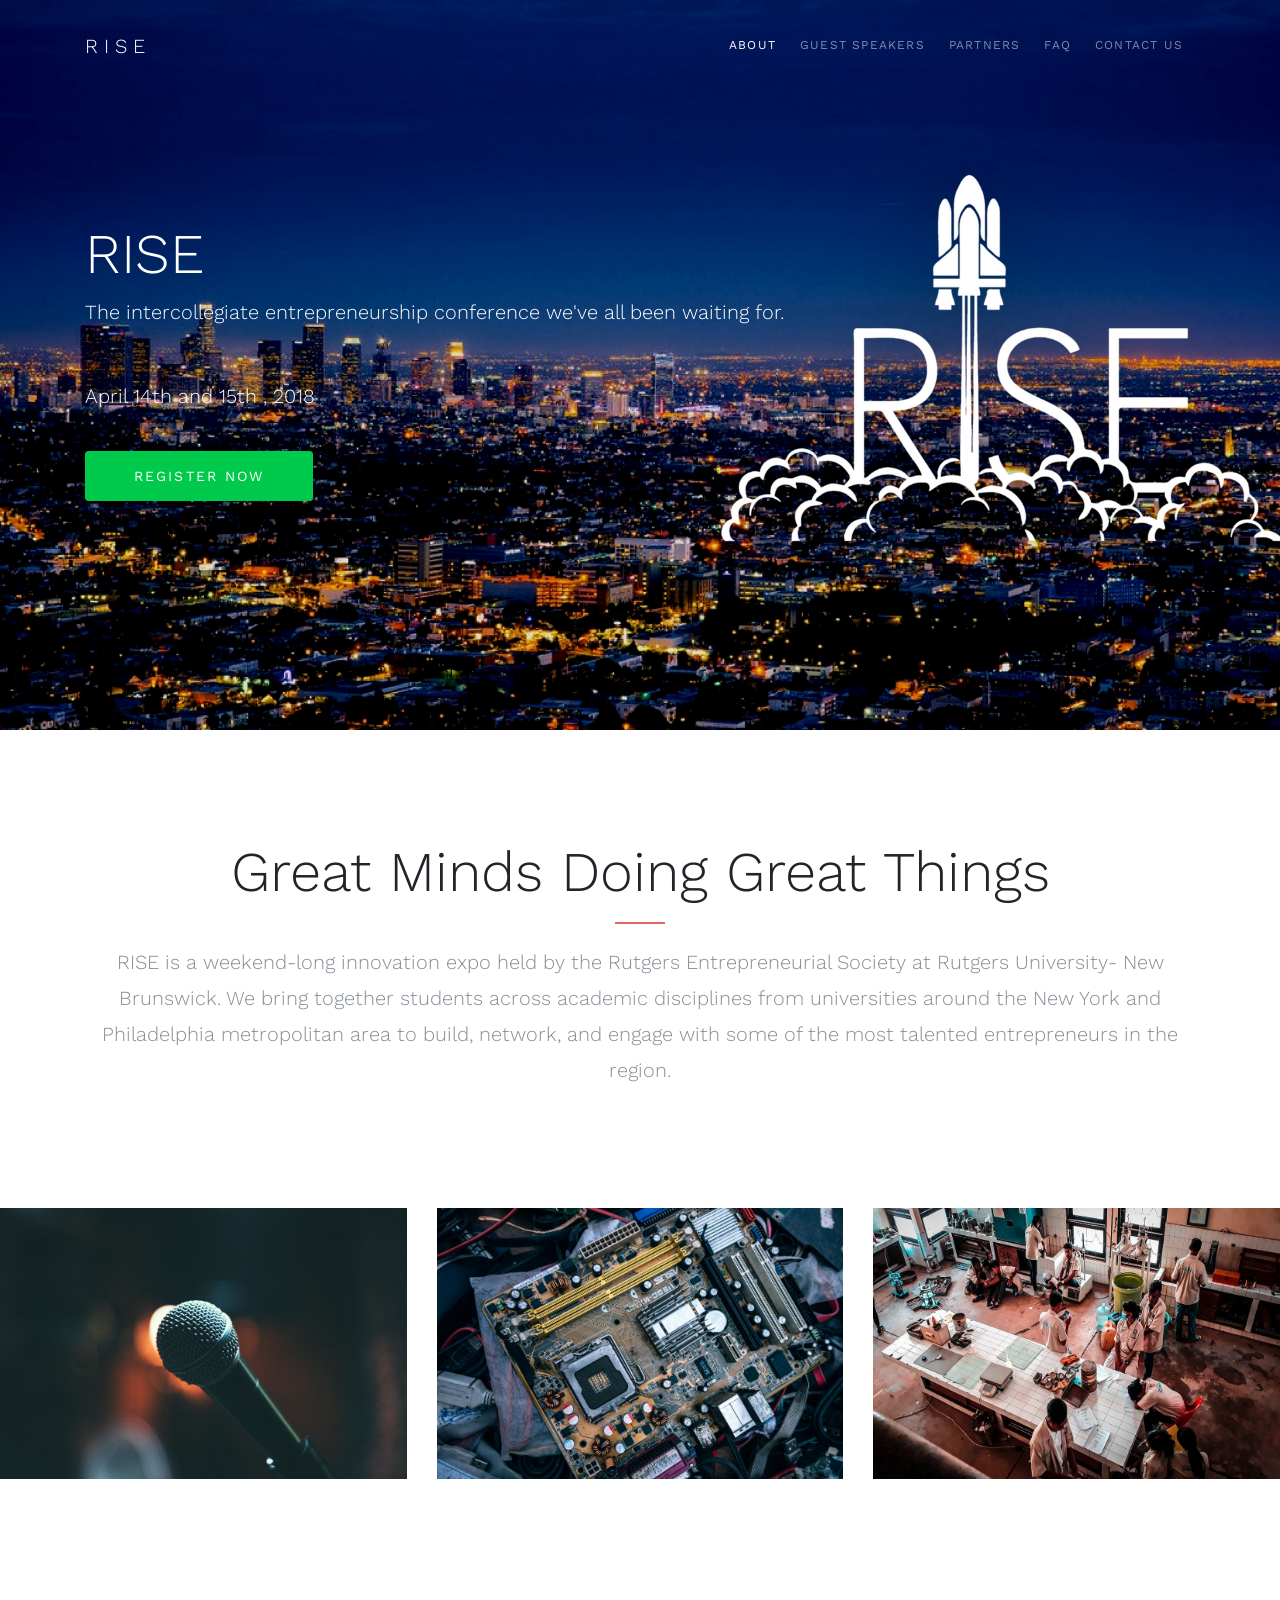
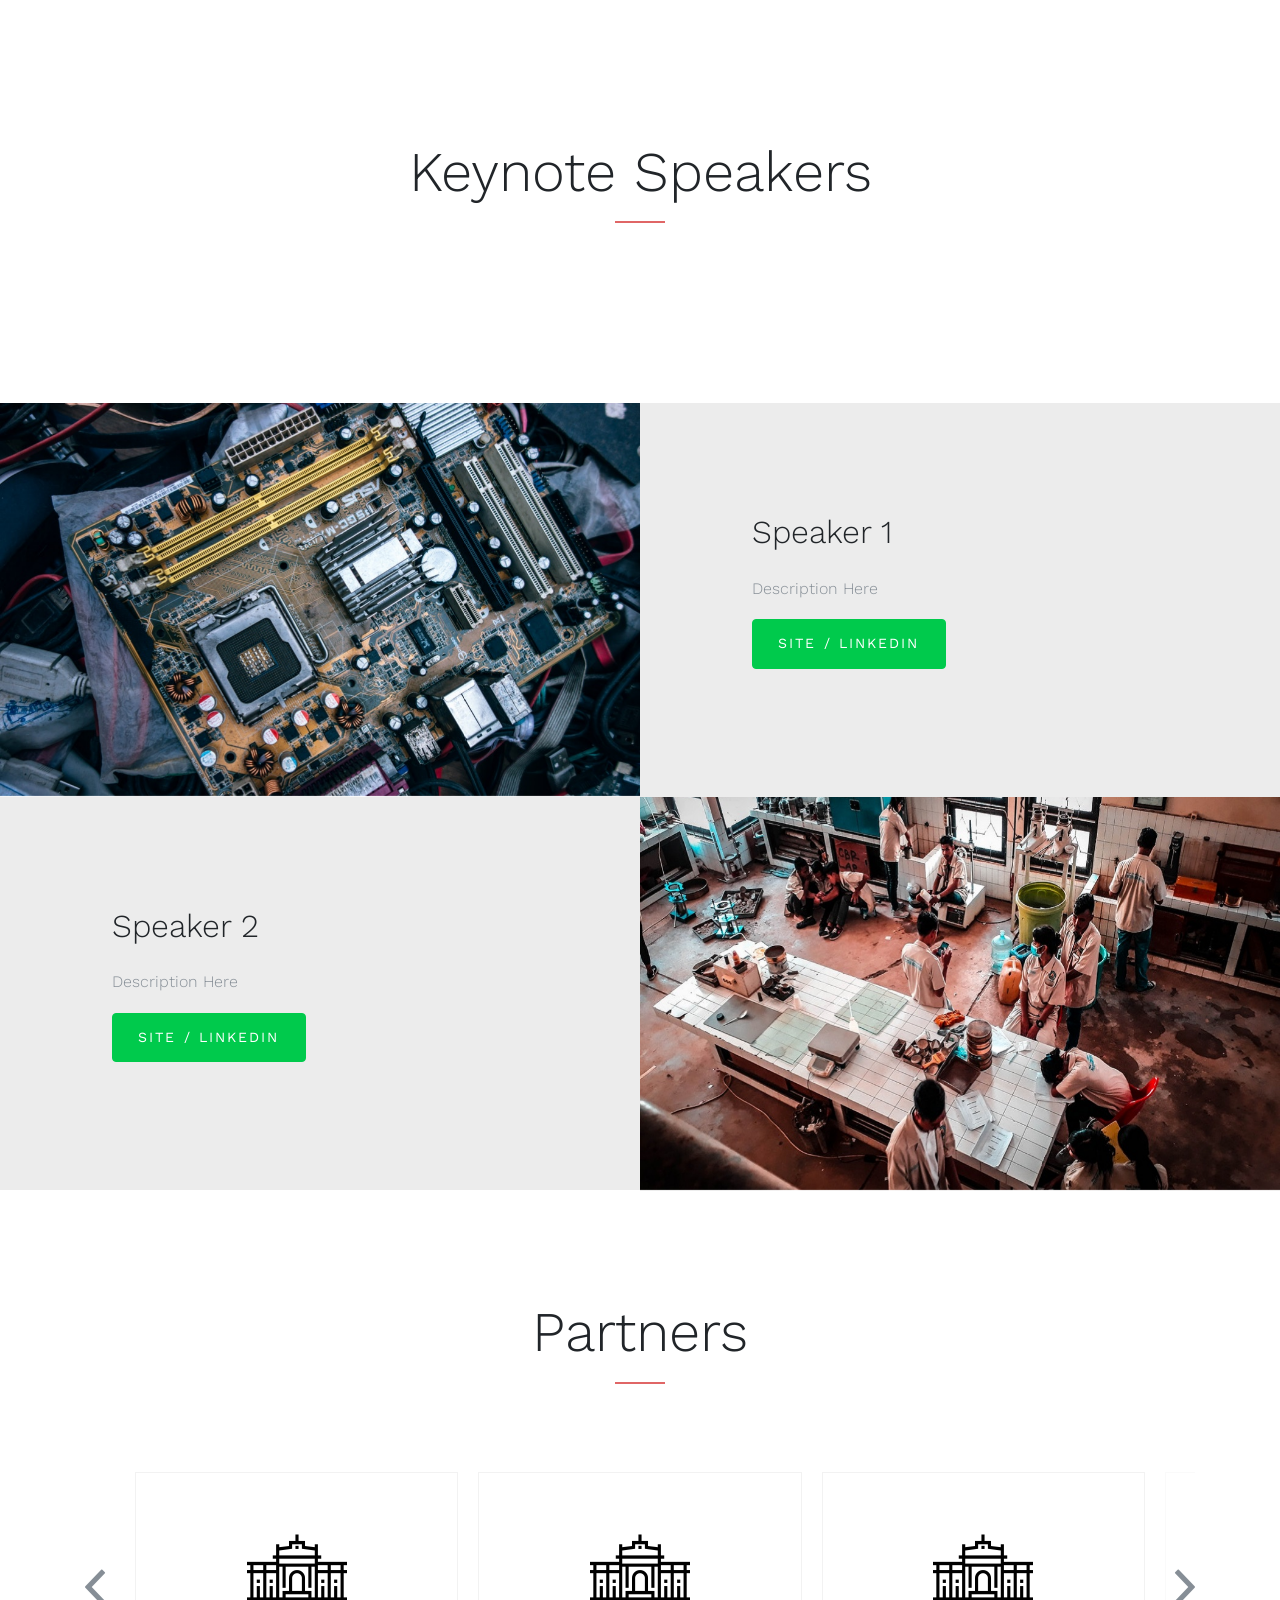
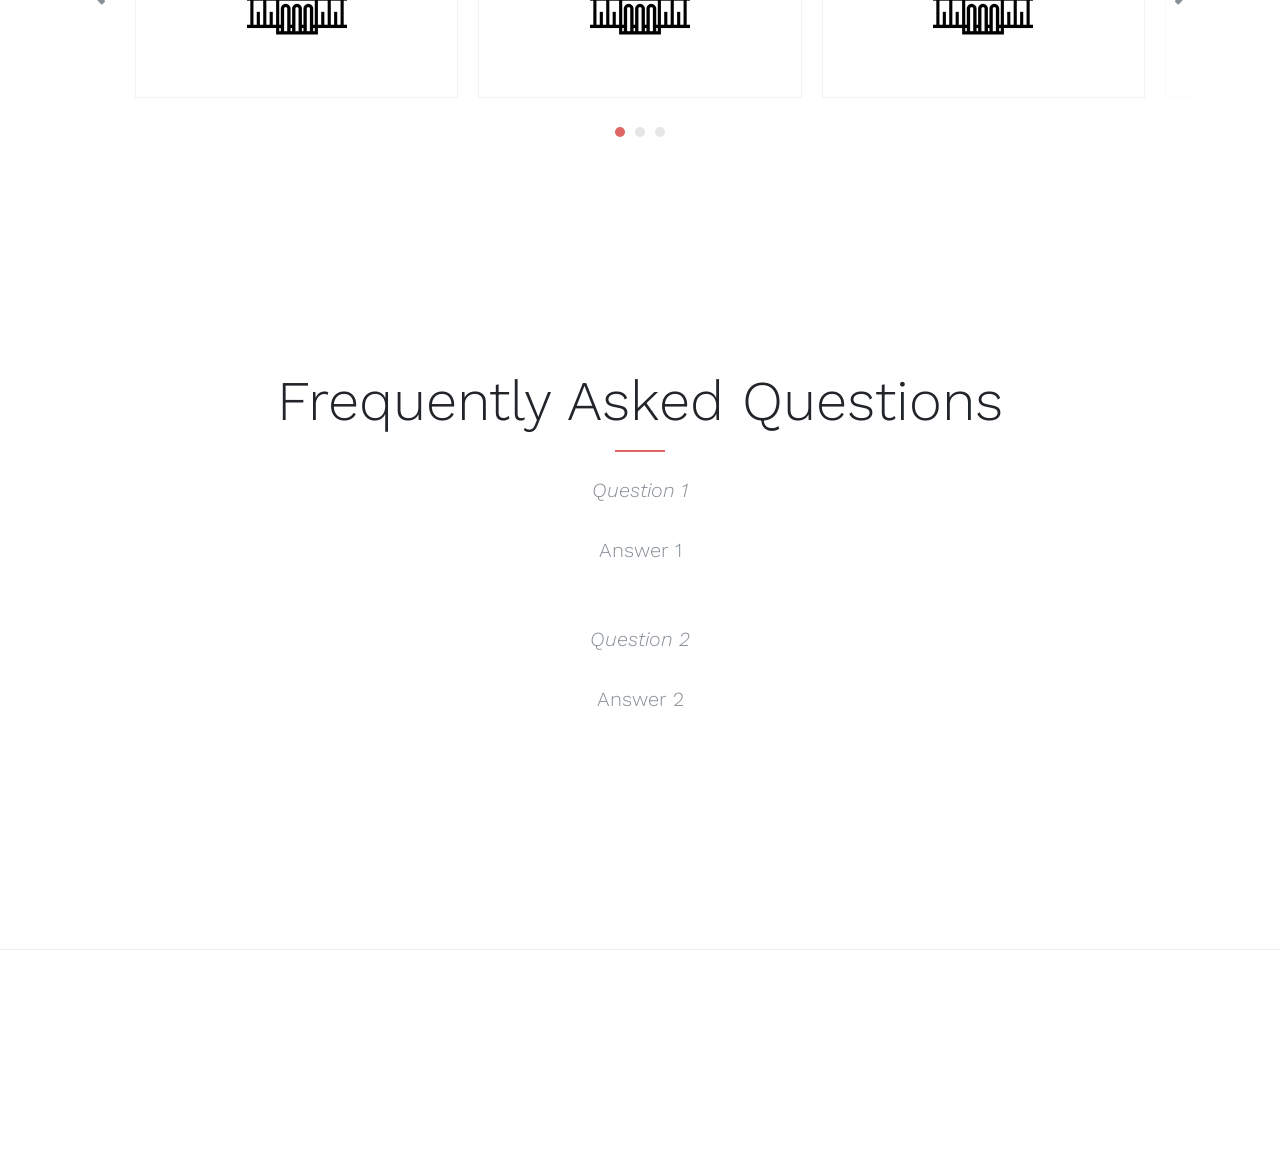
==== commit 25e44584: "ENTREPRENEURSHIP" ====
--- a/rise-site/index.html
+++ b/rise-site/index.html
@@ -57,7 +57,7 @@
         <div class="row align-items-center">
           <div class="col-md">
             <h2 class="heading mb-2 display-4 font-light probootstrap-animate">RISE</h2>
-            <p class="lead mb-5 probootstrap-animate">The intercollegiate conference we've all been waiting for.</p>
+            <p class="lead mb-5 probootstrap-animate">The intercollegiate entrepreneurship conference we've all been waiting for.</p>
             <p class="lead mb-5 probootstrap-animate">April 14th and 15th , 2018</p>
             <p class="probootstrap-animate">
               <a href="https://rutrep.typeform.com/to/CK4vwE" role="button" class="btn btn-primary p-3 mr-3 pl-5 pr-5 text-uppercase d-lg-inline d-md-inline d-sm-block d-block mb-3">Register Now</a> 
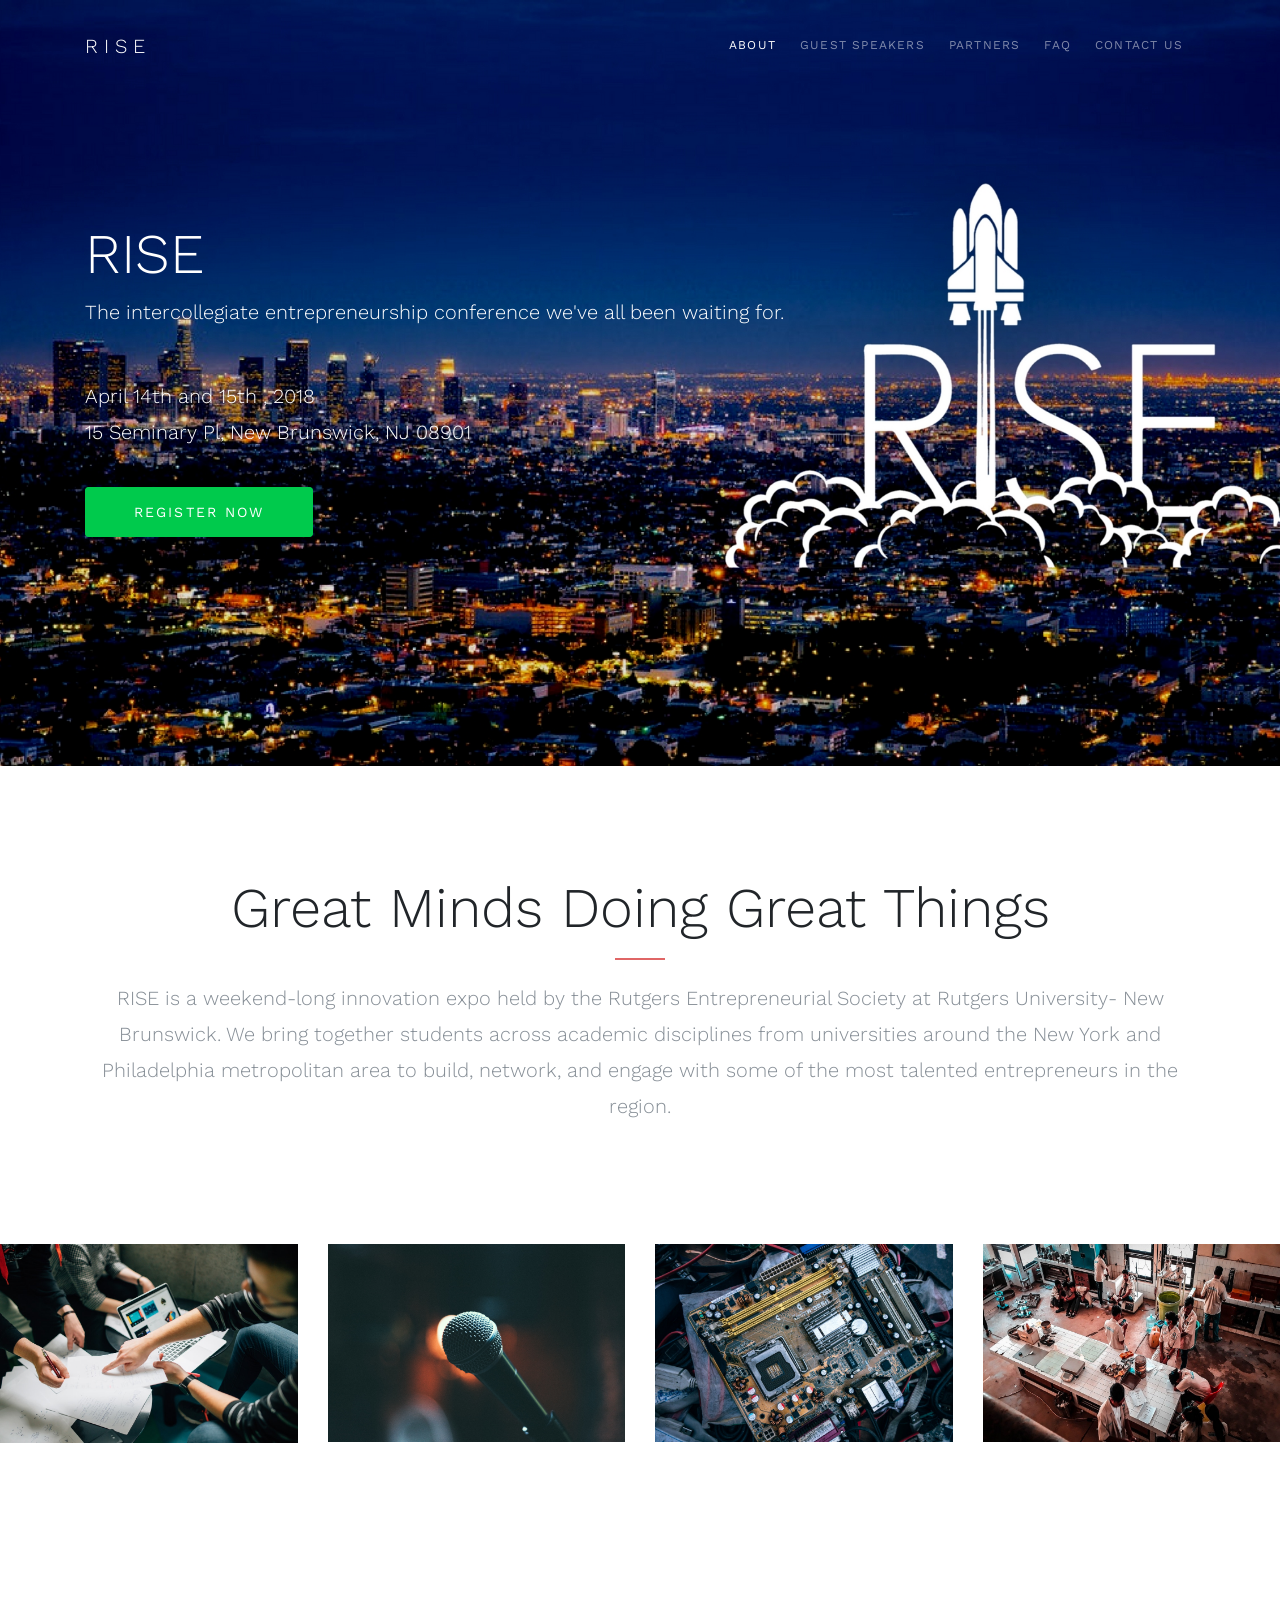
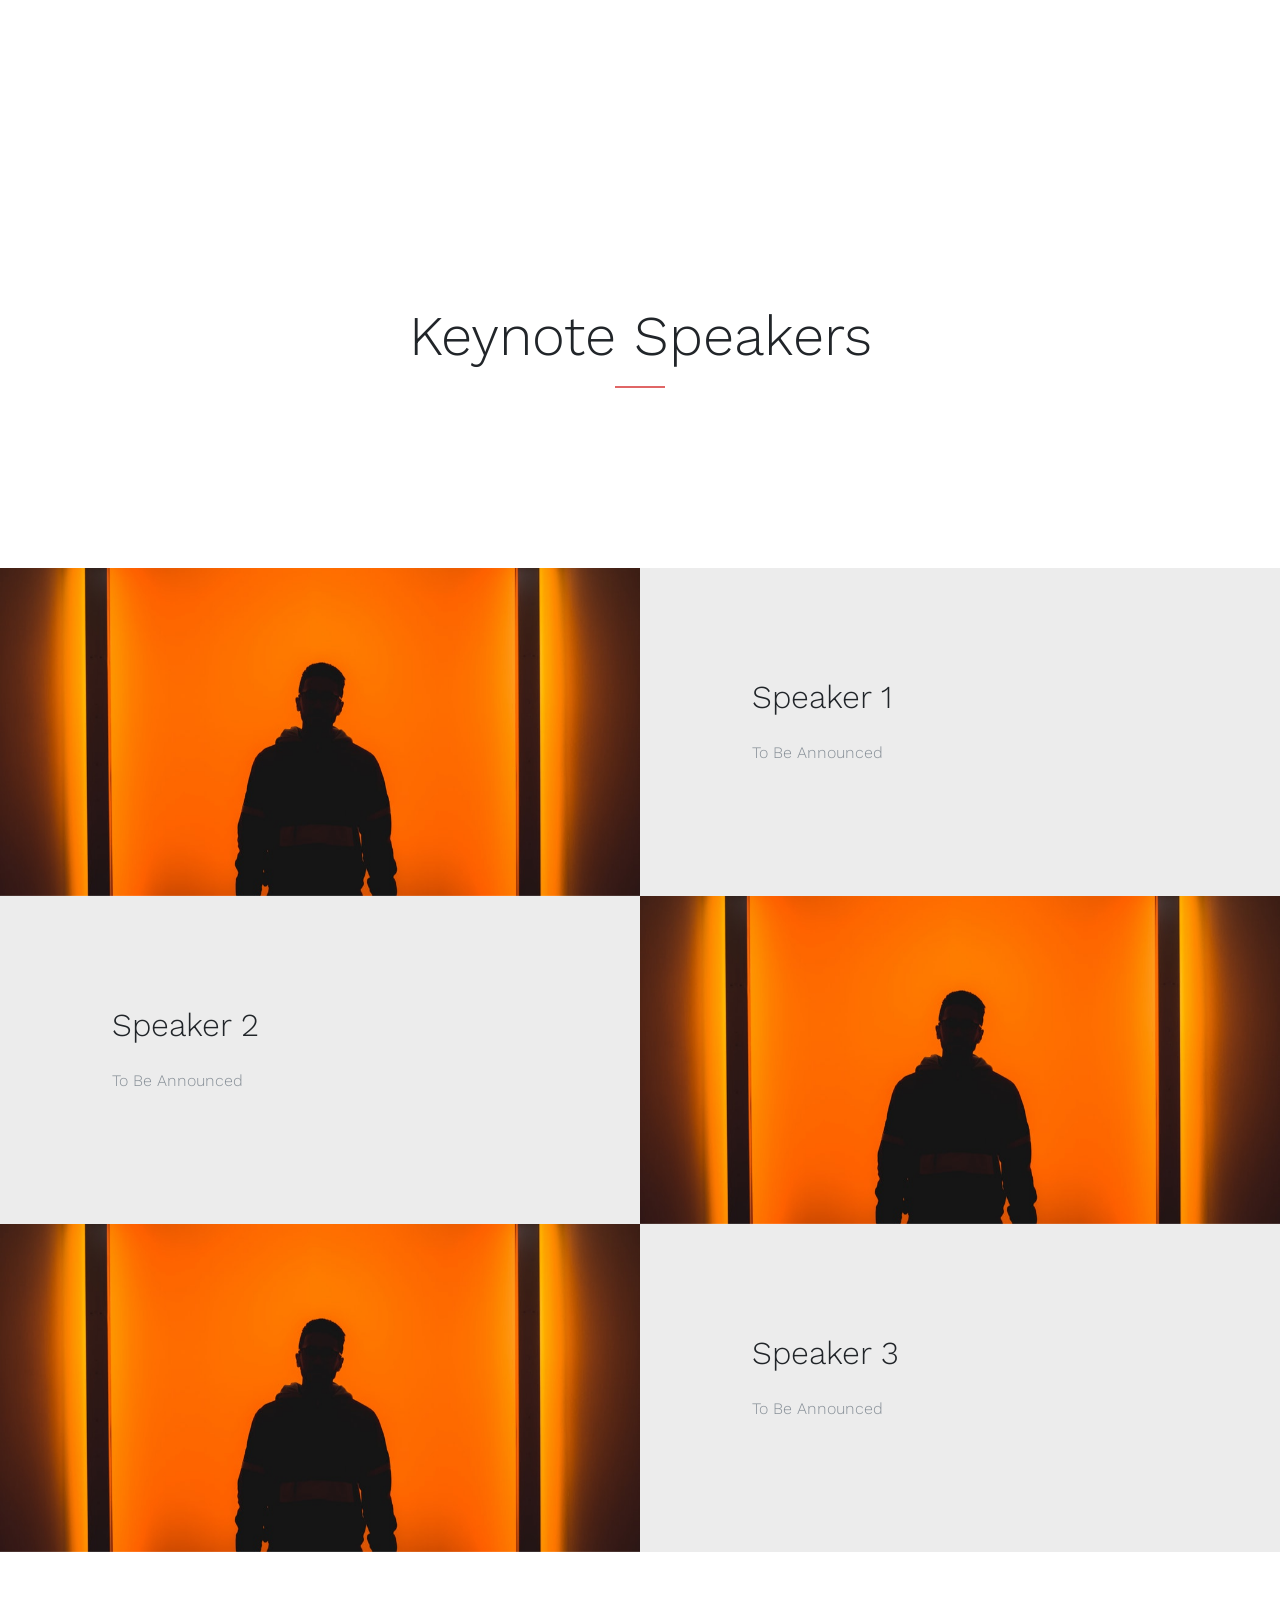
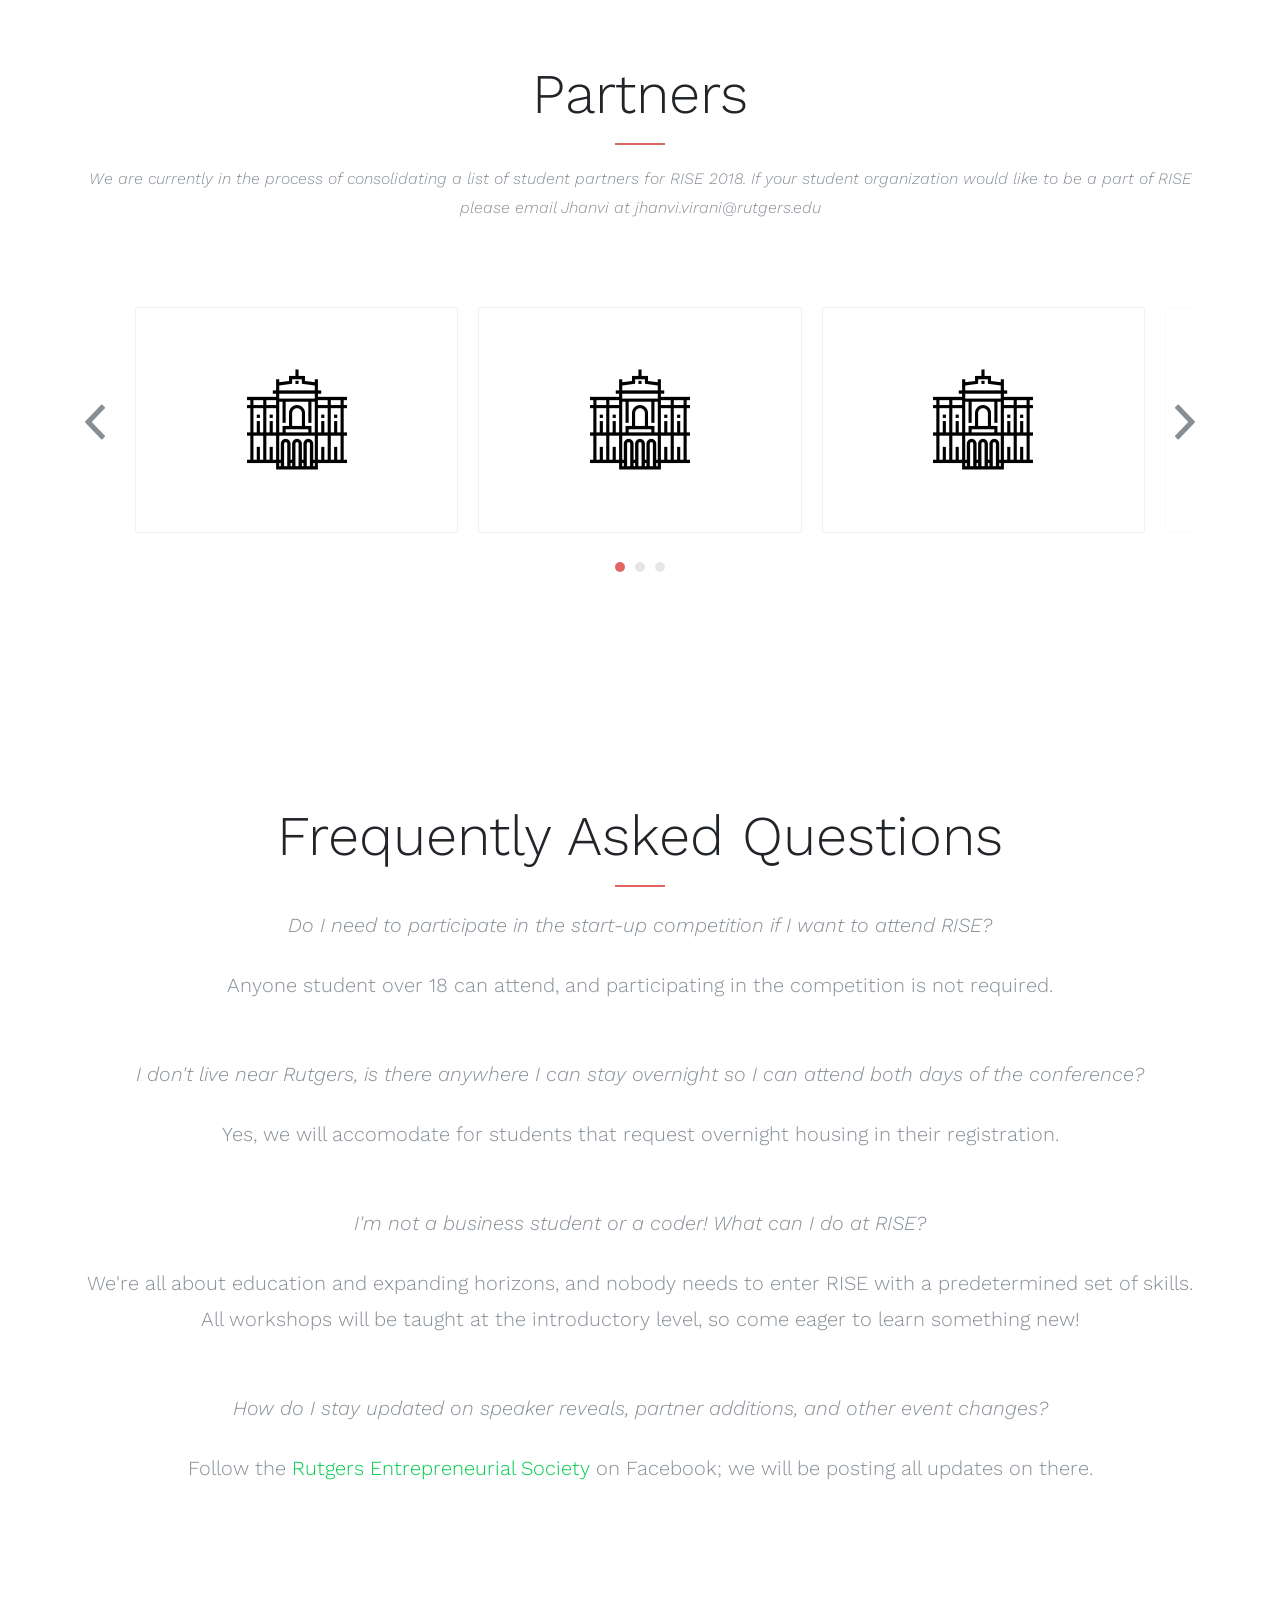
==== commit 7bd756f1: "final edits maybe" ====
--- a/rise-site/index.html
+++ b/rise-site/index.html
@@ -40,8 +40,8 @@
         <div class="collapse navbar-collapse" id="probootstrap-menu">
           <ul class="navbar-nav ml-auto">
             <li class="nav-item active"><a class="nav-link js-scroll-trigger" href="#about">About</a></li>
-            <li class="nav-item"><a class="nav-link" href="city-guides.html">Guest Speakers</a></li>
-            <li class="nav-item"><a class="nav-link" href="services.html">Partners</a></li>
+            <li class="nav-item"><a class="nav-link" href="#speakers">Guest Speakers</a></li>
+            <li class="nav-item"><a class="nav-link" href="#partners">Partners</a></li>
             <li class="nav-item"><a class="nav-link" href="travel.html">FAQ</a></li>
             <li class="nav-item"><a class="nav-link" href="contact.html">Contact Us</a></li>
           </ul>
@@ -58,7 +58,9 @@
           <div class="col-md">
             <h2 class="heading mb-2 display-4 font-light probootstrap-animate">RISE</h2>
             <p class="lead mb-5 probootstrap-animate">The intercollegiate entrepreneurship conference we've all been waiting for.</p>
-            <p class="lead mb-5 probootstrap-animate">April 14th and 15th , 2018</p>
+            <p class="lead mb-5 probootstrap-animate">April 14th and 15th , 2018 <br>
+            15 Seminary Pl, New Brunswick, NJ 08901
+              </p>
             <p class="probootstrap-animate">
               <a href="https://rutrep.typeform.com/to/CK4vwE" role="button" class="btn btn-primary p-3 mr-3 pl-5 pr-5 text-uppercase d-lg-inline d-md-inline d-sm-block d-block mb-3">Register Now</a> 
             </p>
@@ -87,23 +89,43 @@
       </div>
       <div class="row" >
           <div class="col-sm">
+              <a href="#" class="probootstrap-thumbnail">
+                <img src="assets/images/img-pitch.jpg" alt="" class="img-fluid">
+                <div class="probootstrap-text">
+                  <h3>36-Hour Start-up Competition
+                  <p class="lead mb-4">Gather a team and create a start-up business plan, pitch deck, and product demo in 36 hours. And pitch it to a panel of entrepreneur judges to compete for our first-place prize.
+                  </p>
+                  </h3>
+                </div>
+              </a>
+            </div>
+          <div class="col-sm">
             <a href="#" class="probootstrap-thumbnail">
               <img src="assets/images/img_1.jpg" alt="Free Template by uicookies.com" class="img-fluid">
               <div class="probootstrap-text">
-                <h3>Keynote Speakers</h3>
+                <h3>Keynote Speakers
+                <p class="lead mb-4">Learn about the forefront of innovation by hearing from the entrepreneurs exploring it. It's that simple.
+                </p>
+                </h3>
               </div>
             </a>
           </div>
           <div class="col-sm">
             <a href="#" class="probootstrap-thumbnail">
               <img src="assets/images/img_2.jpg" alt="Free Template by uicookies.com" class="img-fluid">
-              <h3>Demo Day</h3>
+              <h3>Demo Day
+                <p class="lead mb-4">See some of the greatest start-ups coming out of Rutgers at our Demo Day event on the 15th.
+                </p>
+              </h3>
             </a>
           </div>
           <div class="col-sm">
             <a href="#" class="probootstrap-thumbnail">
               <img src="assets/images/img_3.jpg" alt="Free Template by uicookies.com" class="img-fluid">
-              <h3>Student Workshops</h3>
+              <h3>Student Workshops
+                  <p class="lead mb-4">Come learn from the brightest student instructors in our interactive student workshops. Learn anything from e-commerce marketing to JS frameworks and everything in the middle.
+                    </p>
+              </h3>
             </a>
           </div>
         </div>
@@ -122,31 +144,44 @@
         
 
     <section class="probootstrap-section-half d-md-flex" id="section-about">
-      <div class="probootstrap-image probootstrap-animate" data-animate-effect="fadeIn" style="background-image: url(assets/images/img_2.jpg)"></div>
+      <div class="probootstrap-image probootstrap-animate" data-animate-effect="fadeIn" style="background-image: url(assets/images/unid.jpg)"></div>
       <div class="probootstrap-text">
         <div class="probootstrap-inner probootstrap-animate" data-animate-effect="fadeInRight">
           <h2 class="heading mb-4">Speaker 1</h2>
           <p>
-            Description Here
+            To Be Announced
           </p>          
-          <p><a href="#" class="btn btn-primary">Site / LinkedIn</a></p>
+          <!--<p><a href="#" class="btn btn-primary">Site / LinkedIn</a></p>-->
         </div>
       </div>
     </section>
 
 
 <section class="probootstrap-section-half d-md-flex">
-      <div class="probootstrap-image order-2 probootstrap-animate" data-animate-effect="fadeIn" style="background-image: url(assets/images/img_3.jpg)"></div>
+      <div class="probootstrap-image order-2 probootstrap-animate" data-animate-effect="fadeIn" style="background-image: url(assets/images/unid.jpg)"></div>
       <div class="probootstrap-text order-1">
         <div class="probootstrap-inner probootstrap-animate" data-animate-effect="fadeInLeft">
           <h2 class="heading mb-4">Speaker 2</h2>
           <p>
-            Description Here
+              To Be Announced
           </p>
-            <p><a href="#" class="btn btn-primary">Site / LinkedIn</a></p>
-        </div>
-      </div>
-    </section>
+            <!--<p><a href="#" class="btn btn-primary">Site / LinkedIn</a></p>-->
+        </div>
+      </div>
+    </section>
+
+    <section class="probootstrap-section-half d-md-flex" id="section-about">
+        <div class="probootstrap-image probootstrap-animate" data-animate-effect="fadeIn" style="background-image: url(assets/images/unid.jpg)"></div>
+        <div class="probootstrap-text">
+          <div class="probootstrap-inner probootstrap-animate" data-animate-effect="fadeInRight">
+            <h2 class="heading mb-4">Speaker 3</h2>
+            <p>
+              To Be Announced
+            </p>          
+            <!--<p><a href="#" class="btn btn-primary">Site / LinkedIn</a></p>-->
+          </div>
+        </div>
+      </section>
 <!-- END section -->
 
    <section class="probootstrap_section">
@@ -154,6 +189,7 @@
         <div class="row text-center mb-5 probootstrap-animate">
           <div class="col-md-12">
             <h2 class="display-4 border-bottom probootstrap-section-heading">Partners</h2>
+            <p> <em>We are currently in the process of consolidating a list of student partners for RISE 2018. If your student organization would like to be a part of RISE please email Jhanvi at jhanvi.virani@rutgers.edu</em></p>
           </div>
         </div>
         
@@ -196,11 +232,17 @@
             <div class="col-md-12 text-center mb-5 probootstrap-animate">
               <h2 class="display-4 border-bottom probootstrap-section-heading">Frequently Asked Questions</h2>
               <blockquote class="">
-                <p class="lead mb-4"><em>Question 1</em></p>
-                <p class="lead mb-4">Answer 1</p>
+                <p class="lead mb-4"><em>Do I need to participate in the start-up competition if I want to attend RISE?</em></p>
+                <p class="lead mb-4">Anyone student over 18 can attend, and participating in the competition is not required.</p>
                 <br>
-                <p class="lead mb-4"><em>Question 2</em></p>
-                <p class="lead mb-4">Answer 2</p>
+                <p class="lead mb-4"><em>I don't live near Rutgers, is there anywhere I can stay overnight so I can attend both days of the conference?</em></p>
+                <p class="lead mb-4">Yes, we will accomodate for students that request overnight housing in their registration.</p>
+                <br>
+                <p class="lead mb-4"><em>I'm not a business student or a coder! What can I do at RISE?</em></p>
+                <p class="lead mb-4">We're all about education and expanding horizons, and nobody needs to enter RISE with a predetermined set of skills. All workshops will be taught at the introductory level, so come eager to learn something new!</p>
+                <br>
+                <p class="lead mb-4"><em>How do I stay updated on speaker reveals, partner additions, and other event changes?</em></p>
+                <p class="lead mb-4">Follow the <a target="_blank" href="https://www.facebook.com/RUEntrepreneur/">Rutgers Entrepreneurial Society</a> on Facebook; we will be posting all updates on there.</p>
               </blockquote>
   
             </div>
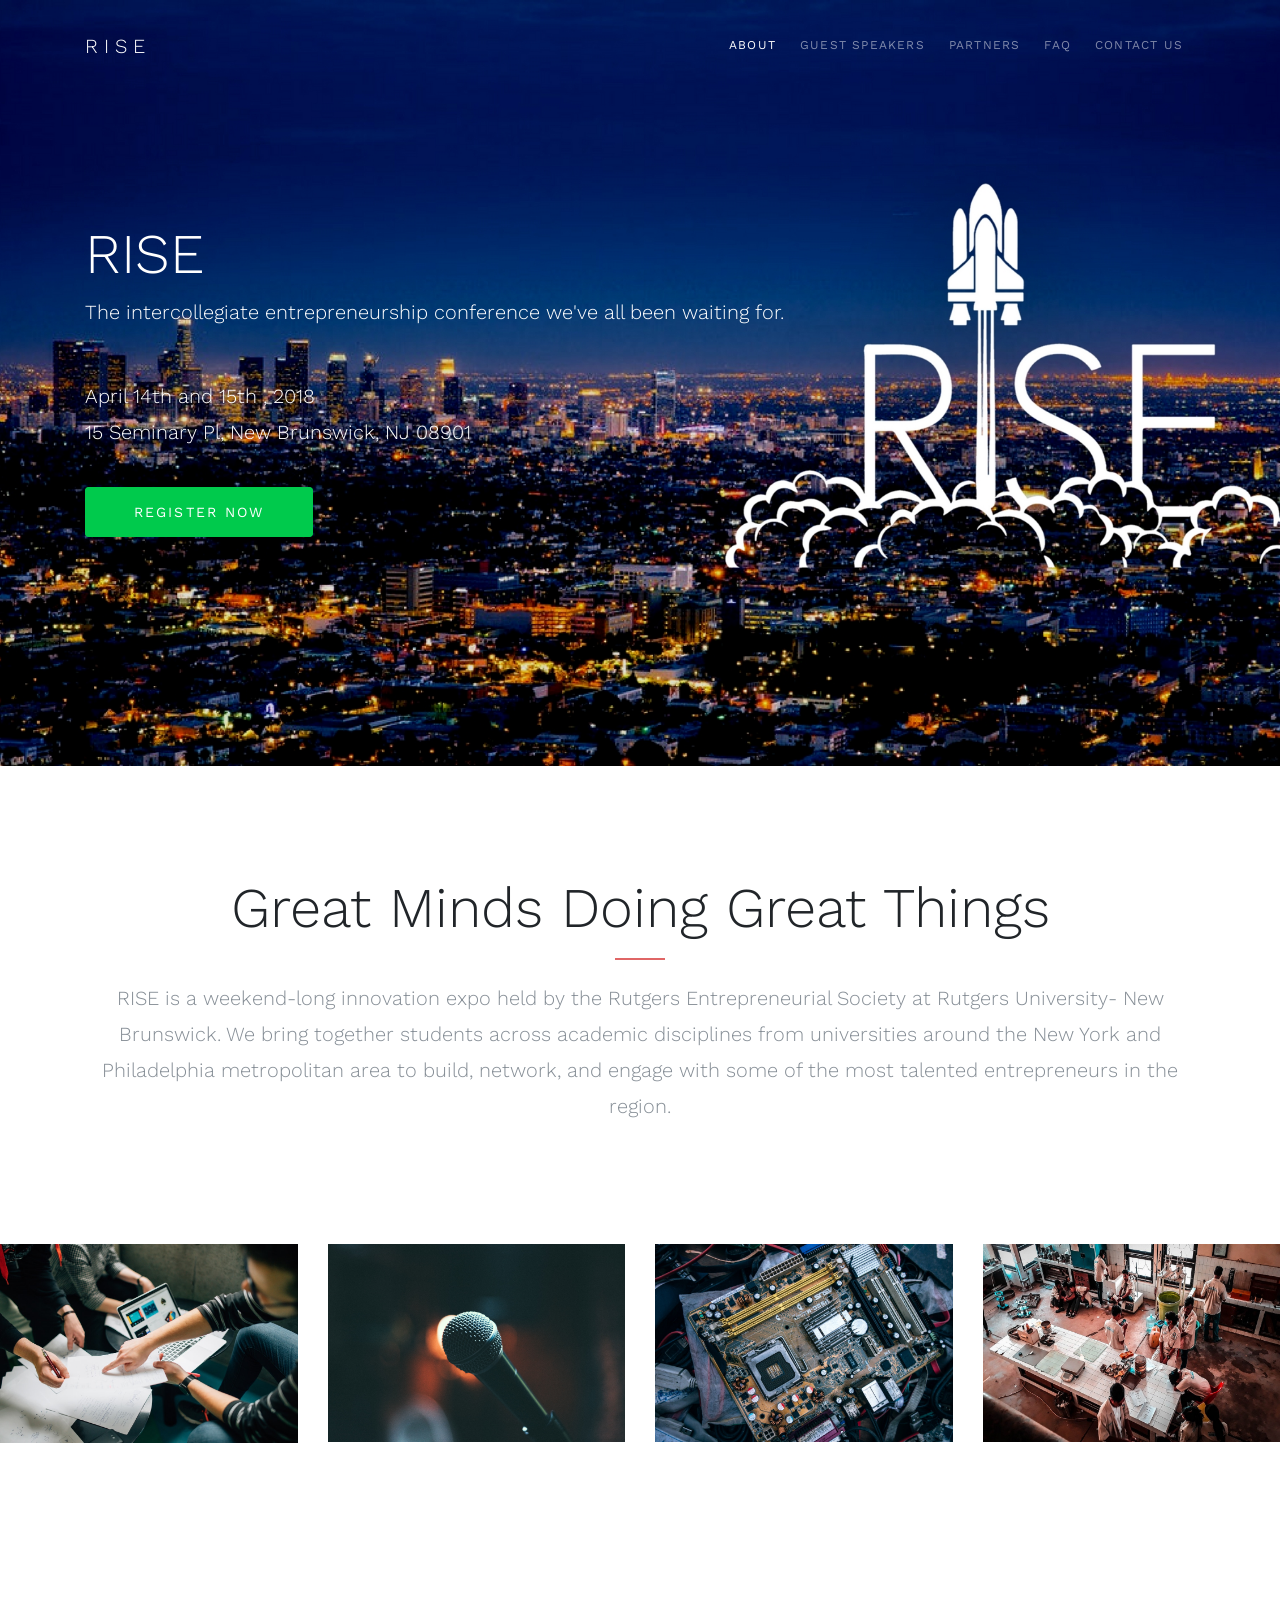
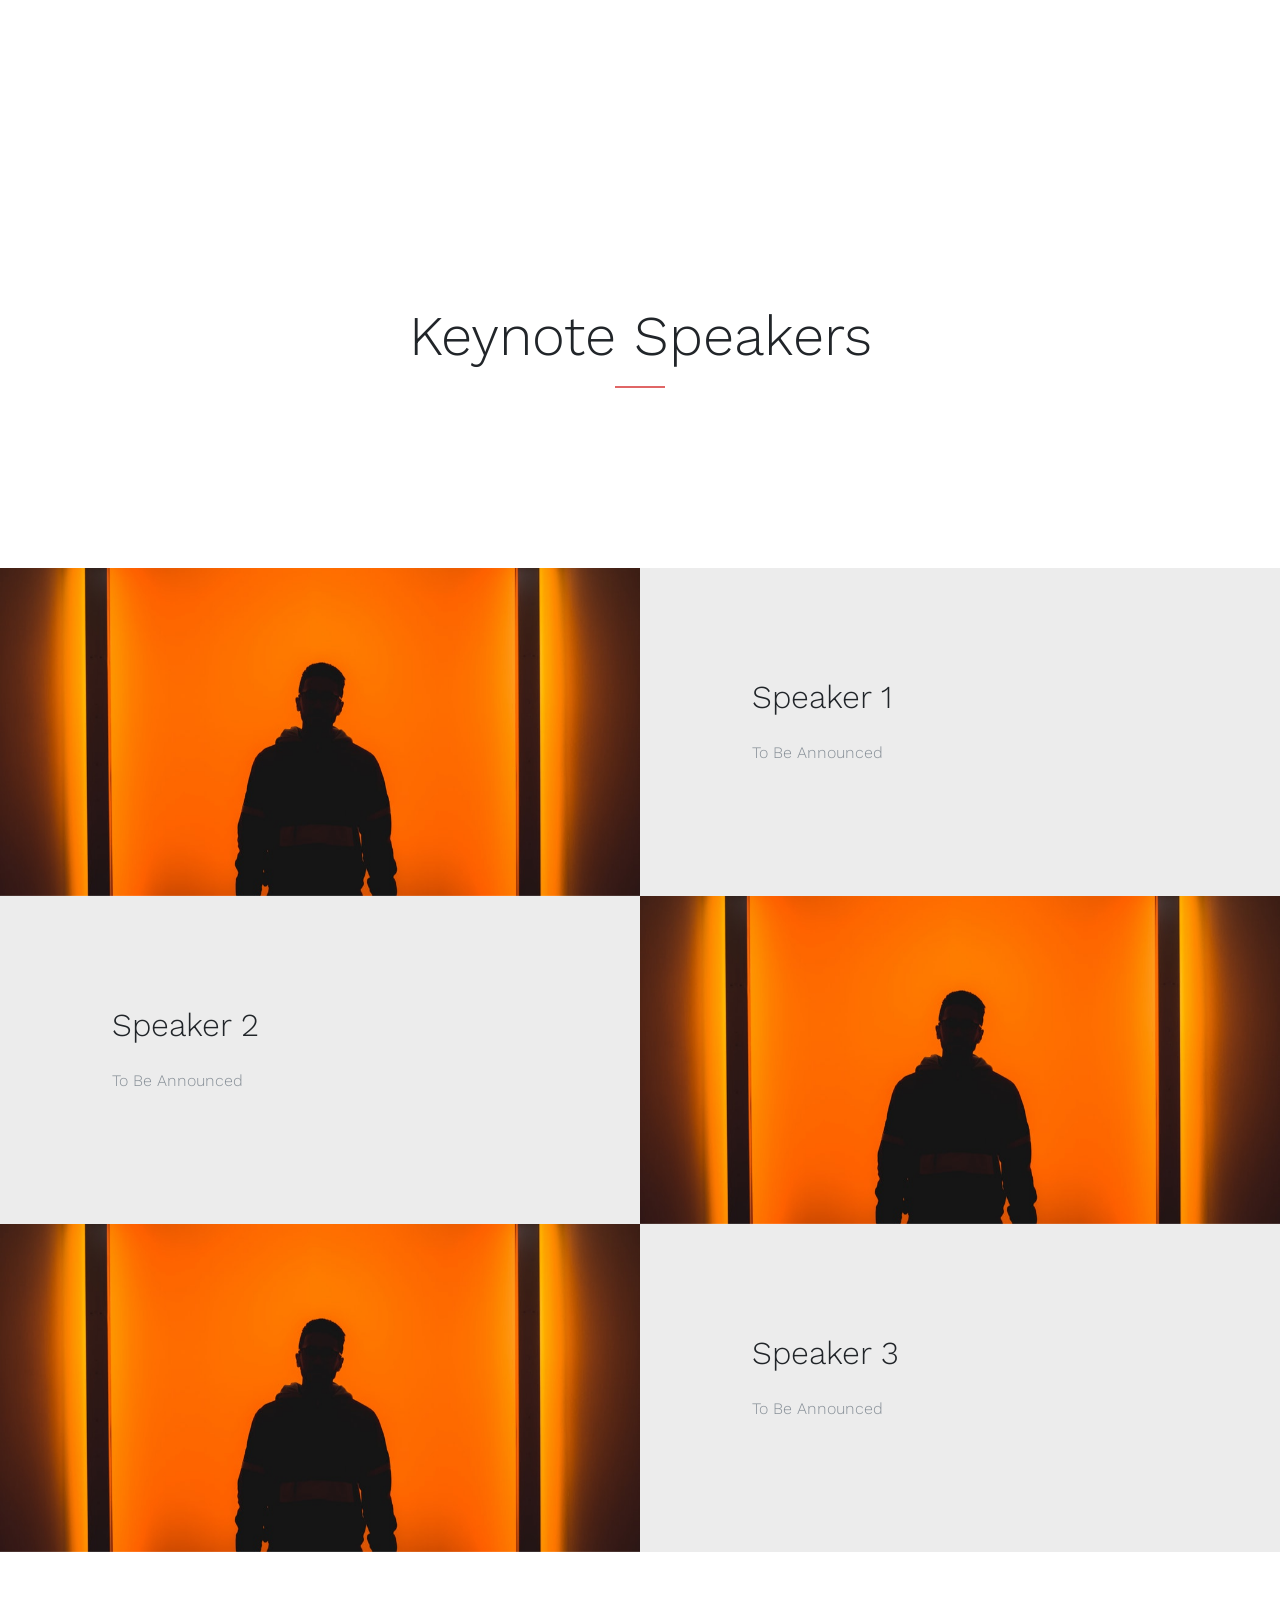
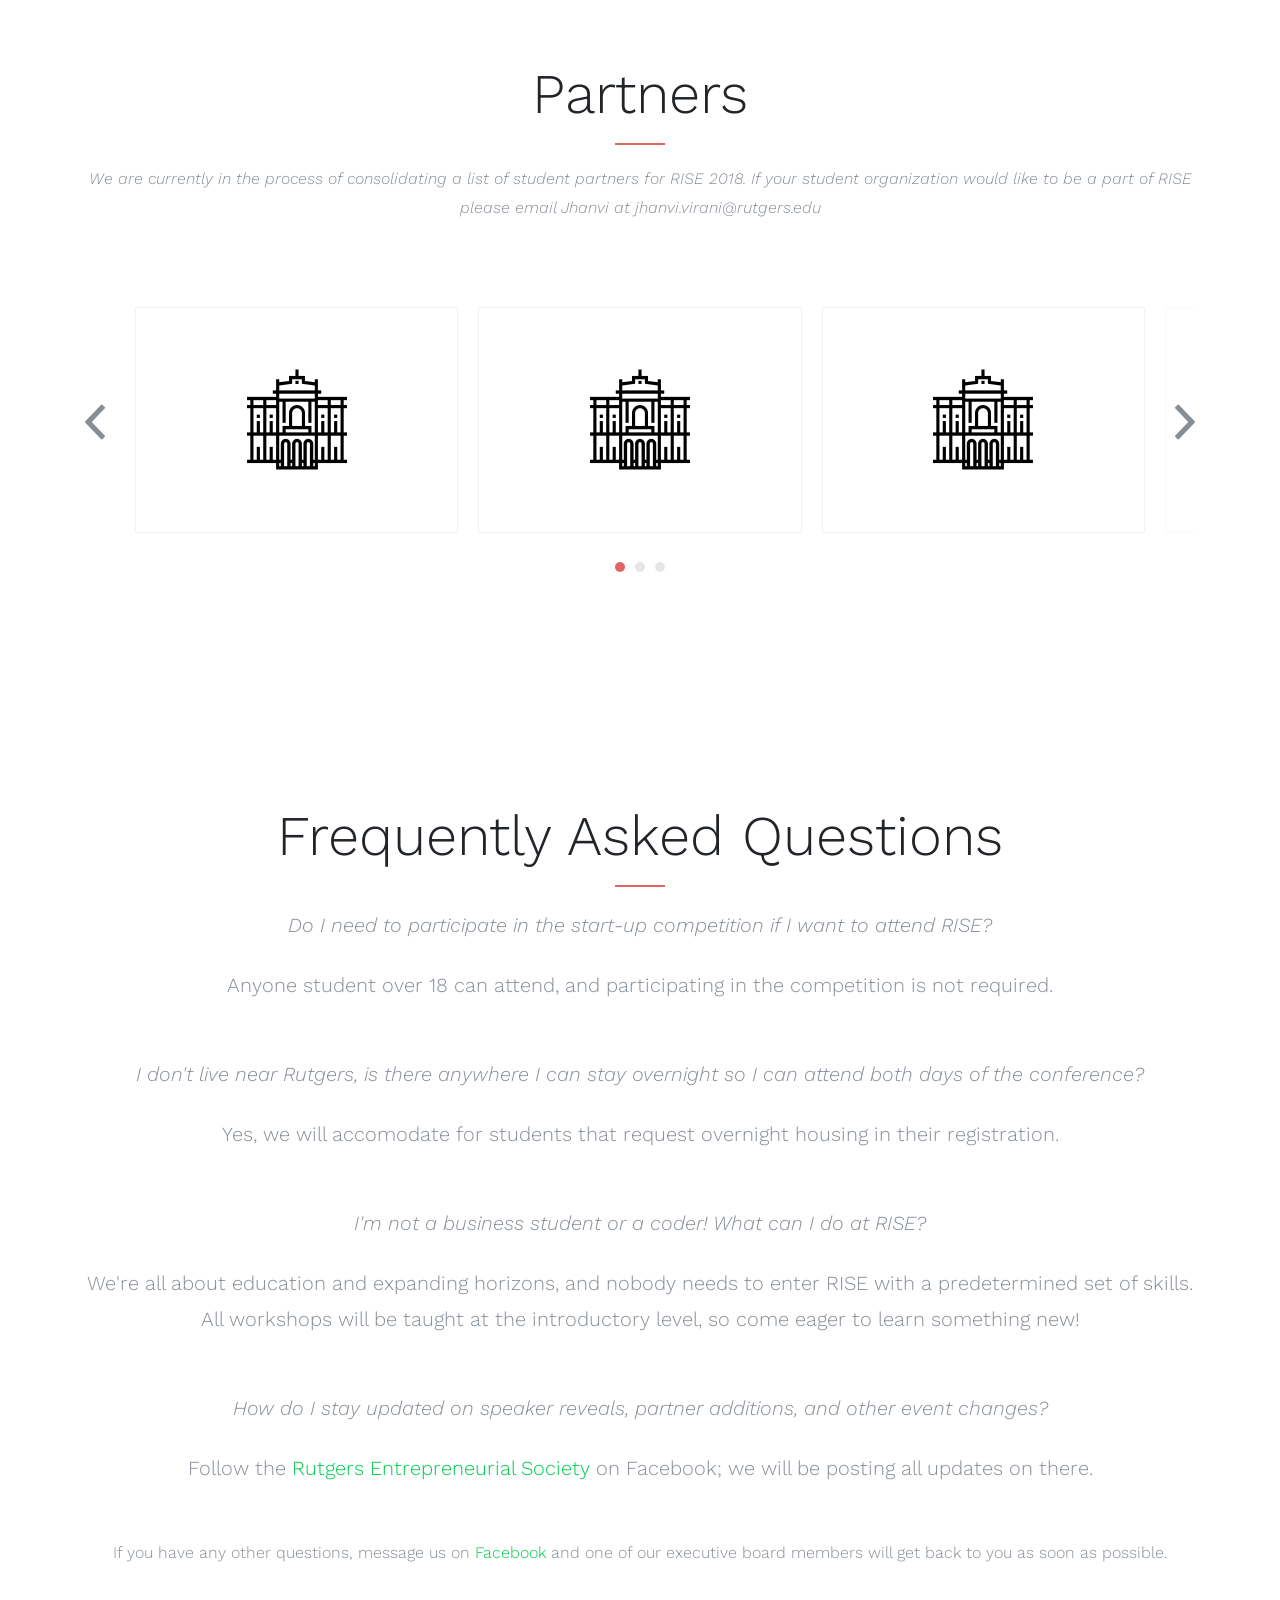
==== commit a7198313: "qwerty" ====
--- a/rise-site/index.html
+++ b/rise-site/index.html
@@ -243,6 +243,8 @@
                 <br>
                 <p class="lead mb-4"><em>How do I stay updated on speaker reveals, partner additions, and other event changes?</em></p>
                 <p class="lead mb-4">Follow the <a target="_blank" href="https://www.facebook.com/RUEntrepreneur/">Rutgers Entrepreneurial Society</a> on Facebook; we will be posting all updates on there.</p>
+                <br>
+                <p>If you have any other questions, message us on <a target="_blank" href="https://www.facebook.com/RUEntrepreneur/">Facebook</a> and one of our executive board members will get back to you as soon as possible.</p>
               </blockquote>
   
             </div>
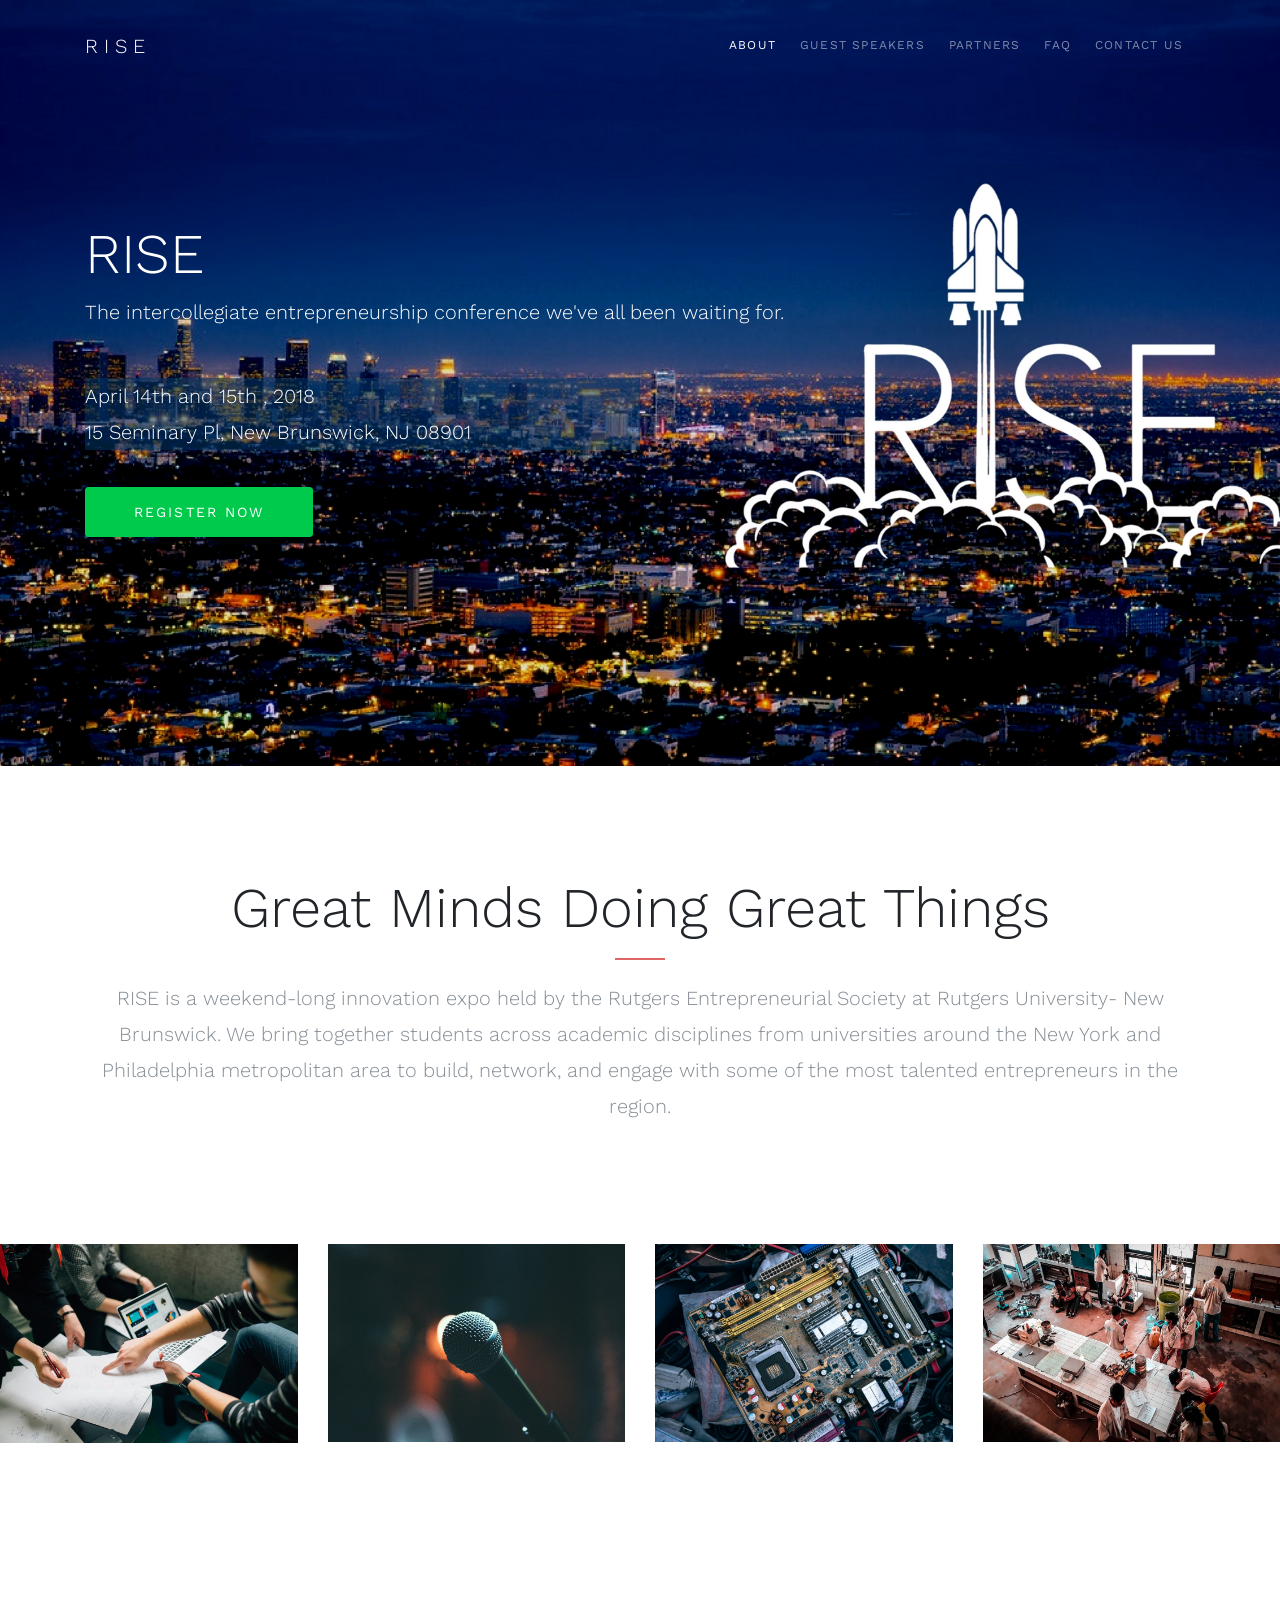
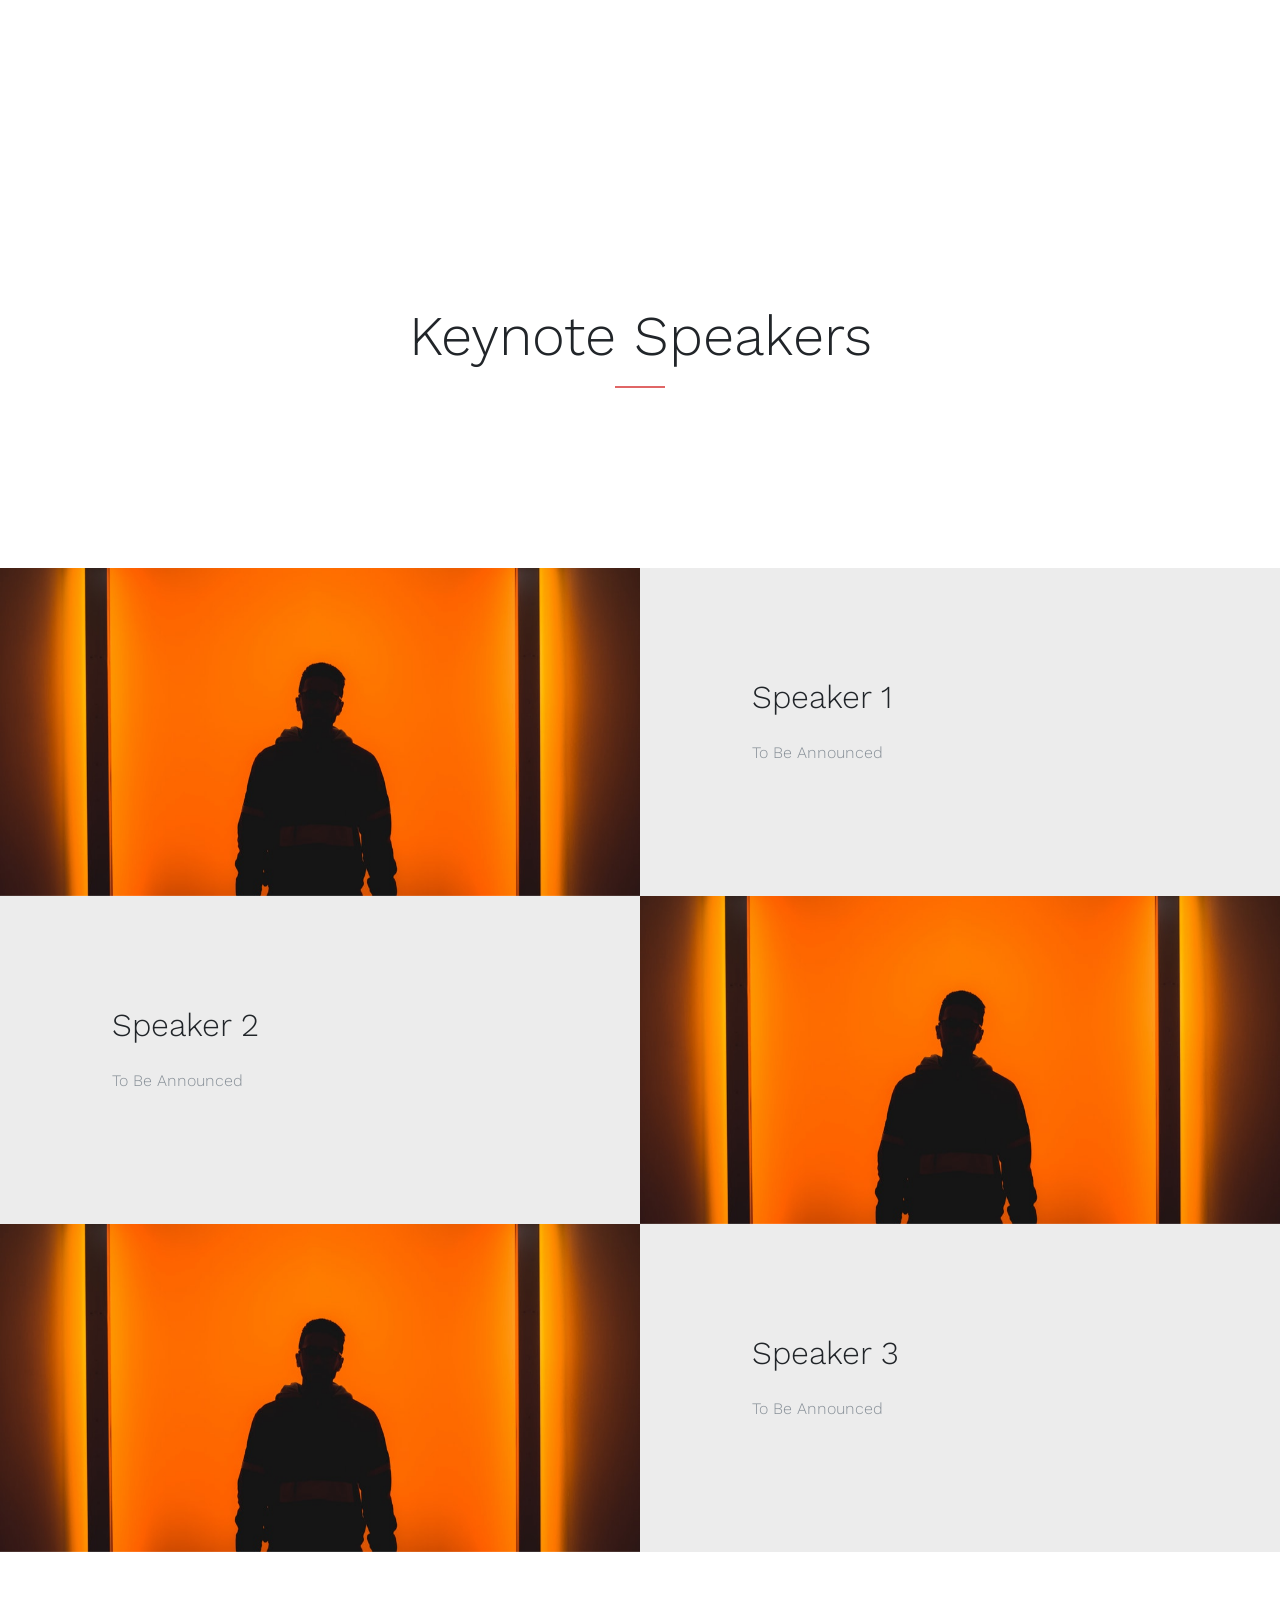
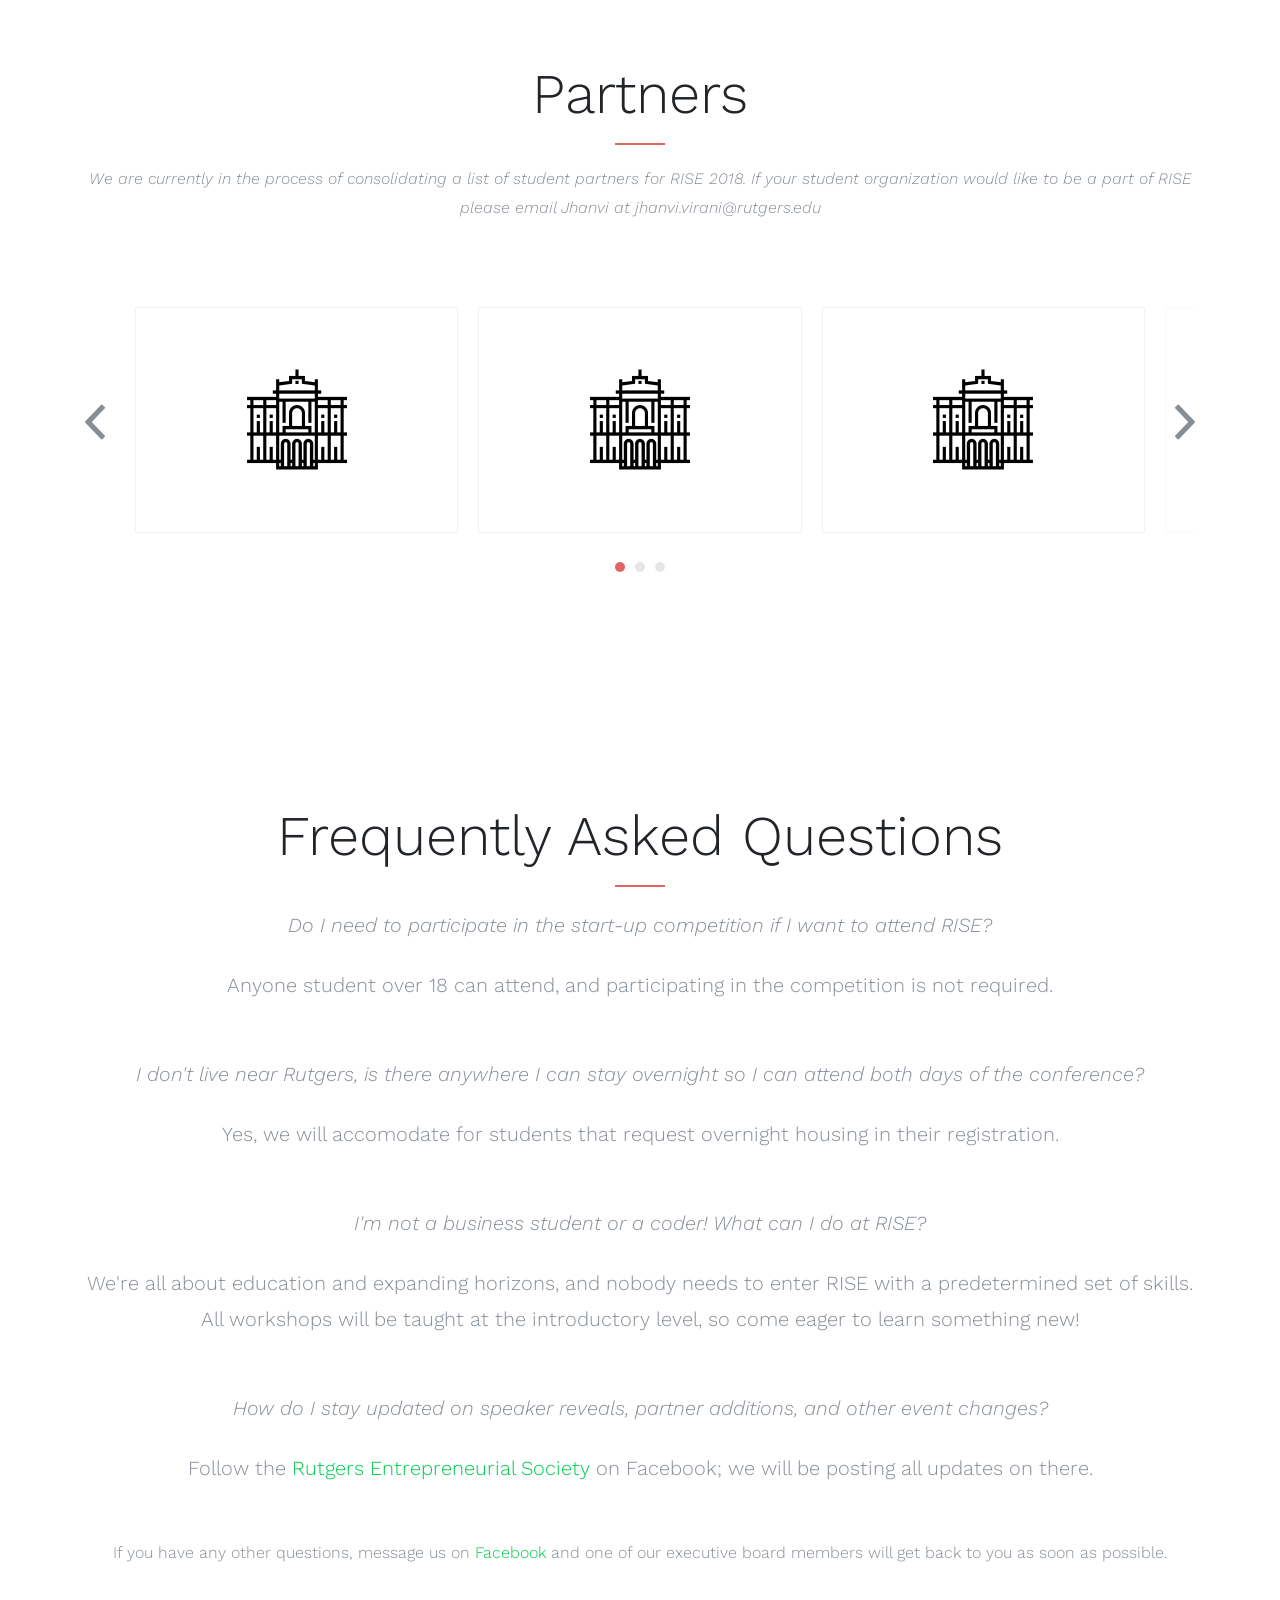
==== commit 4ba41640: "fixed autoscroll" ====
--- a/rise-site/index.html
+++ b/rise-site/index.html
@@ -58,7 +58,7 @@
           <div class="col-md">
             <h2 class="heading mb-2 display-4 font-light probootstrap-animate">RISE</h2>
             <p class="lead mb-5 probootstrap-animate">The intercollegiate entrepreneurship conference we've all been waiting for.</p>
-            <p class="lead mb-5 probootstrap-animate">April 14th and 15th , 2018 <br>
+            <p class="lead mb-5 probootstrap-animate" id="timeaddr">April 14th and 15th , 2018 <br>
             15 Seminary Pl, New Brunswick, NJ 08901
               </p>
             <p class="probootstrap-animate">
@@ -72,7 +72,7 @@
     <!-- END section -->
     
 
-    <section class="probootstrap_section" id="#about">
+    <section class="probootstrap_section" id="about">
       <div class="container">
         <div class="row justify-content-center mb-5">
           <div class="col-md-12 text-center mb-5 probootstrap-animate">
@@ -132,7 +132,7 @@
     </section>
     <!-- END section -->  
 
-    <section class="probootstrap_section">
+    <section class="probootstrap_section" id="speakers">
       <div class="container">
         <div class="row text-center mb-5 probootstrap-animate">
           <div class="col-md-12">
@@ -184,7 +184,7 @@
       </section>
 <!-- END section -->
 
-   <section class="probootstrap_section">
+   <section class="probootstrap_section" id="partners">
       <div class="container">
         <div class="row text-center mb-5 probootstrap-animate">
           <div class="col-md-12">
--- a/rise-site/assets/css/style.css
+++ b/rise-site/assets/css/style.css
@@ -550,3 +550,15 @@
 .probootstrap-animate {
   opacity: 0;
   visibility: hidden; }
+
+/* Customs */ 
+#timeaddr {
+  background-color: #003a6980;
+  width: 50%;
+}
+
+@media only screen and (max-width: 666px) {
+  #timeaddr {
+    width: 100%;
+  }
+}
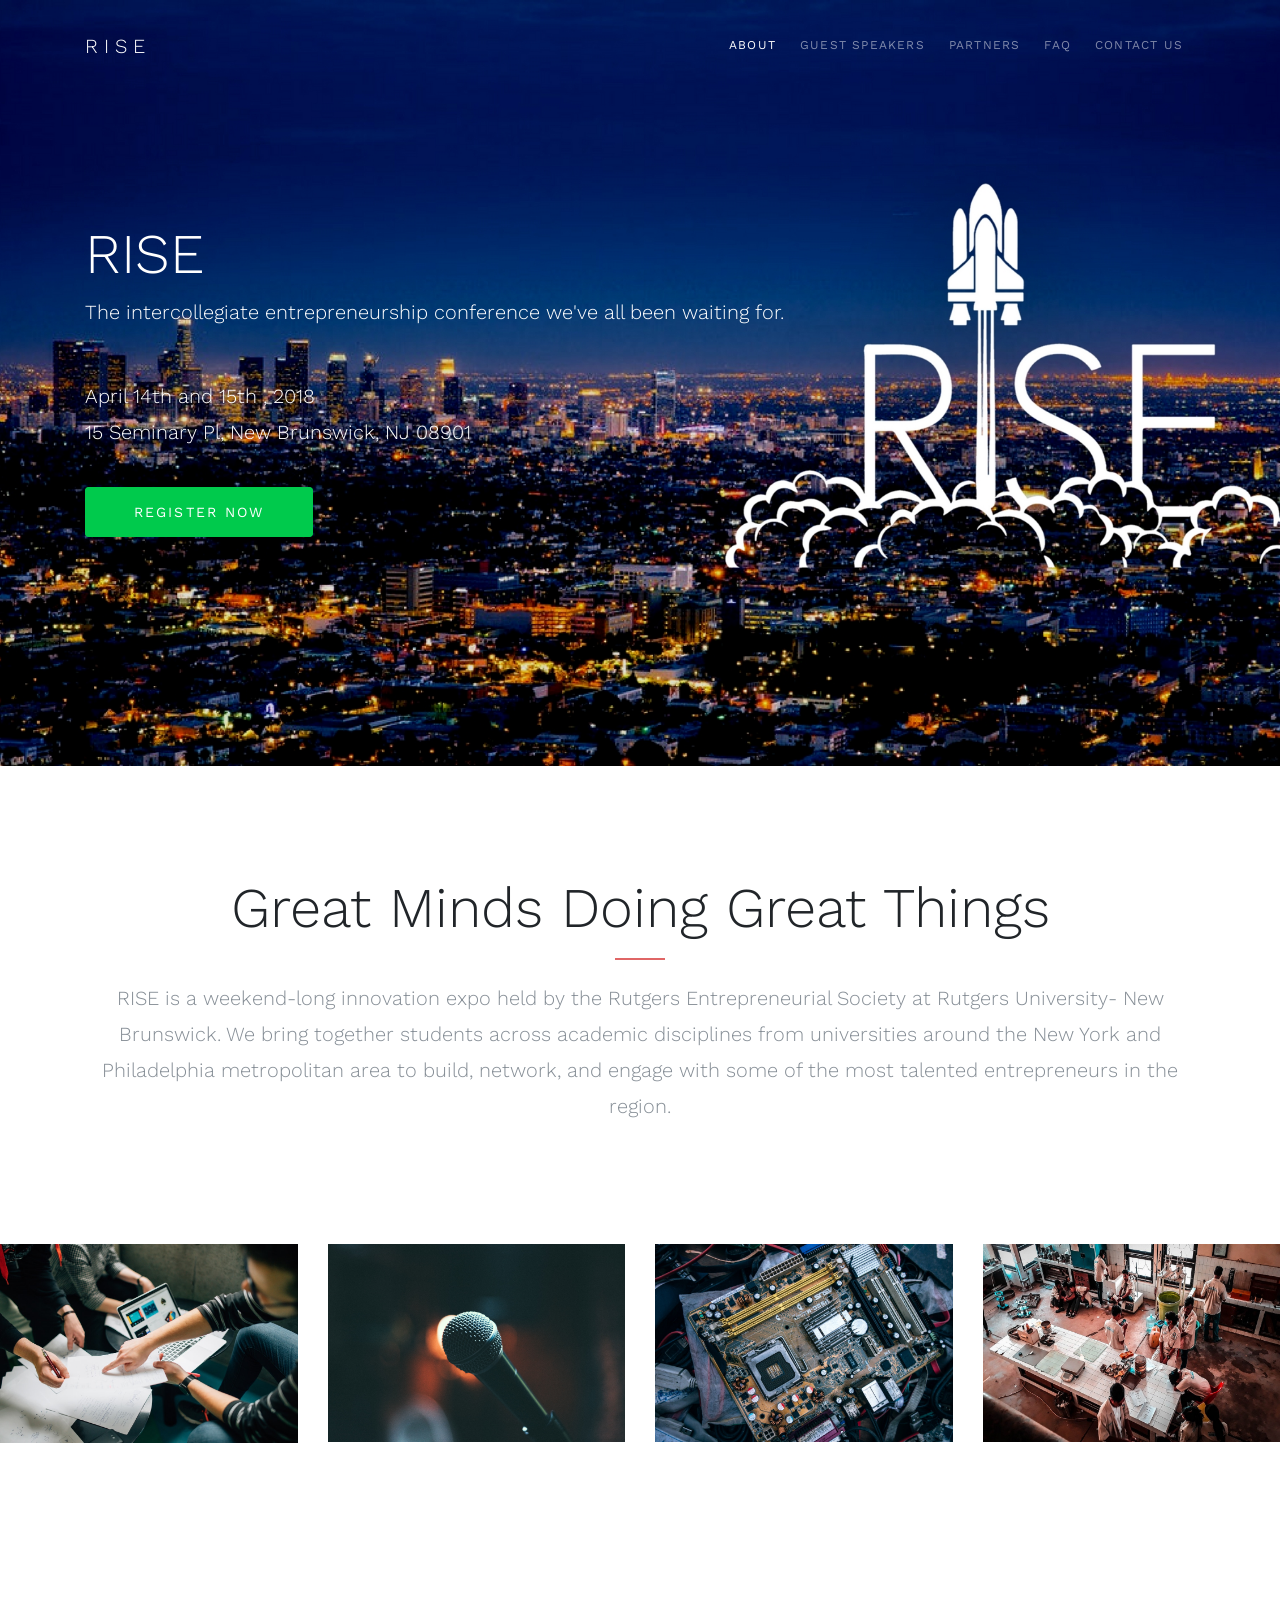
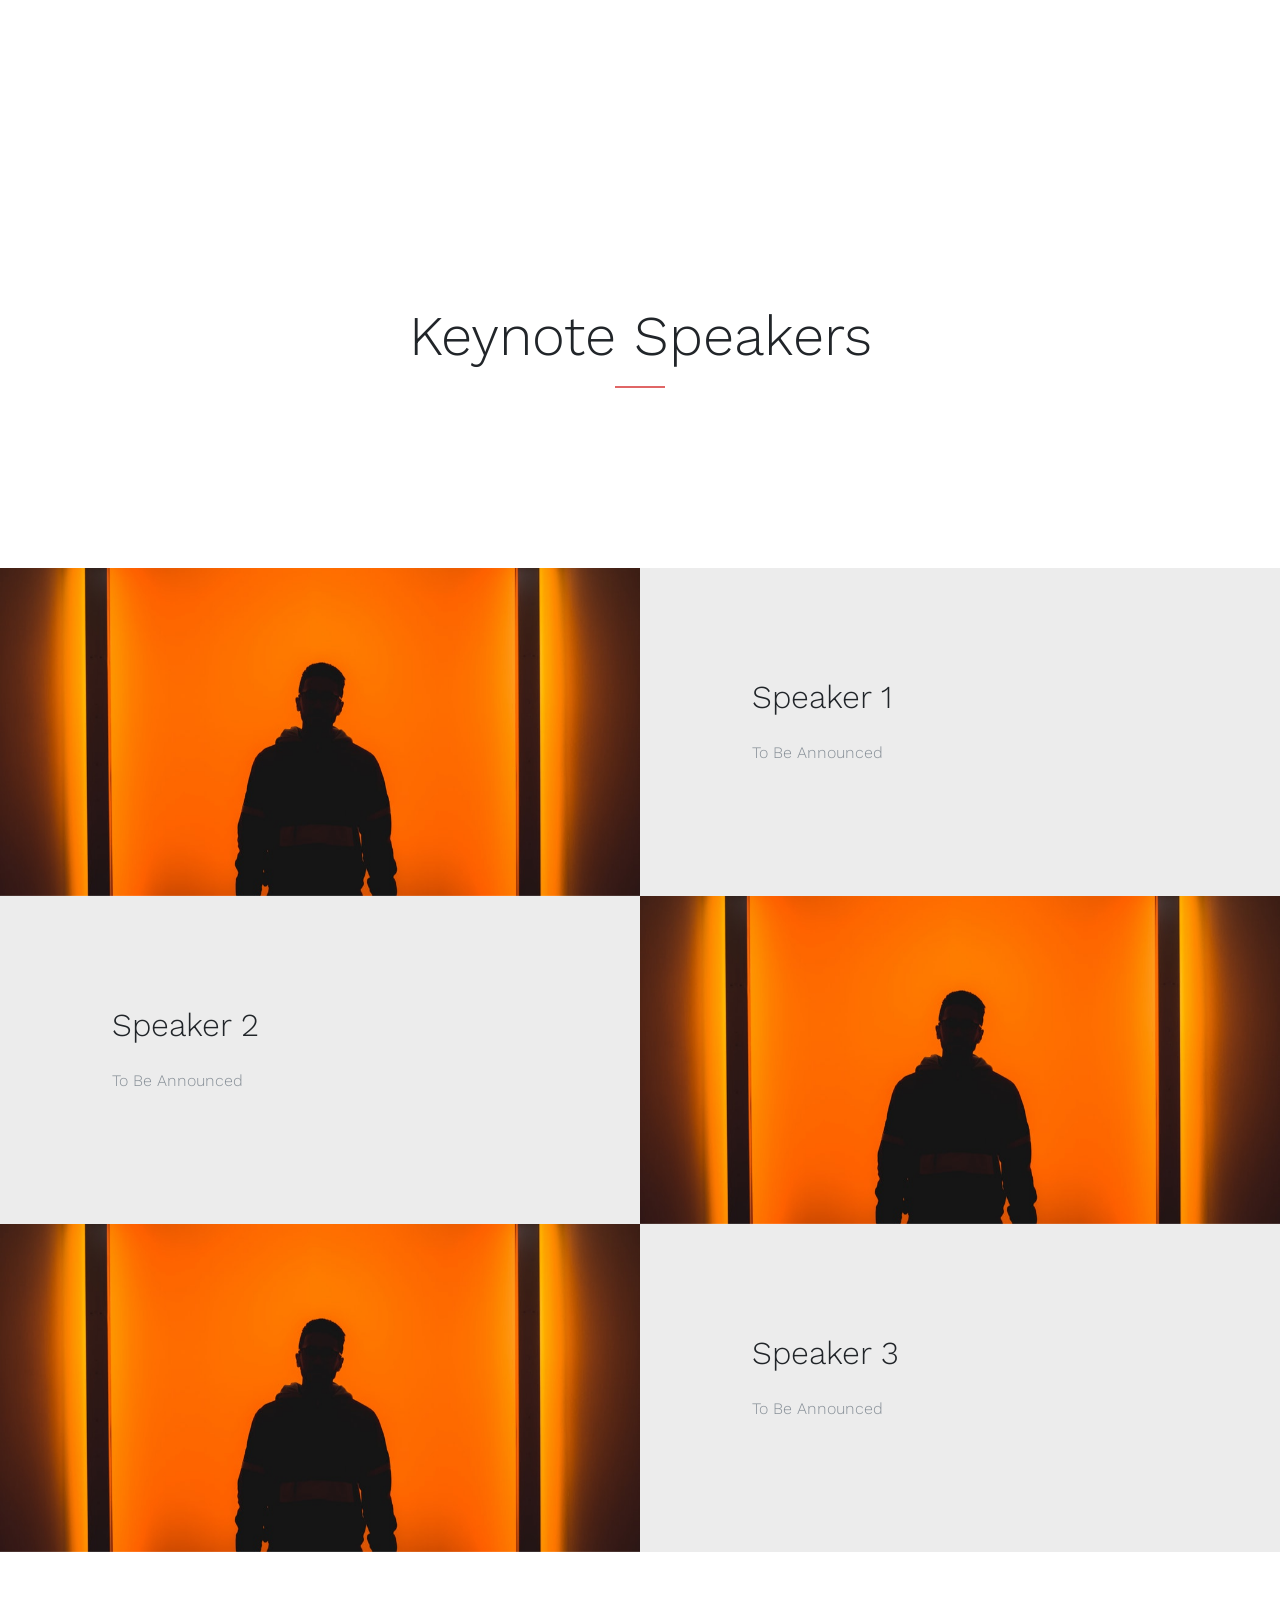
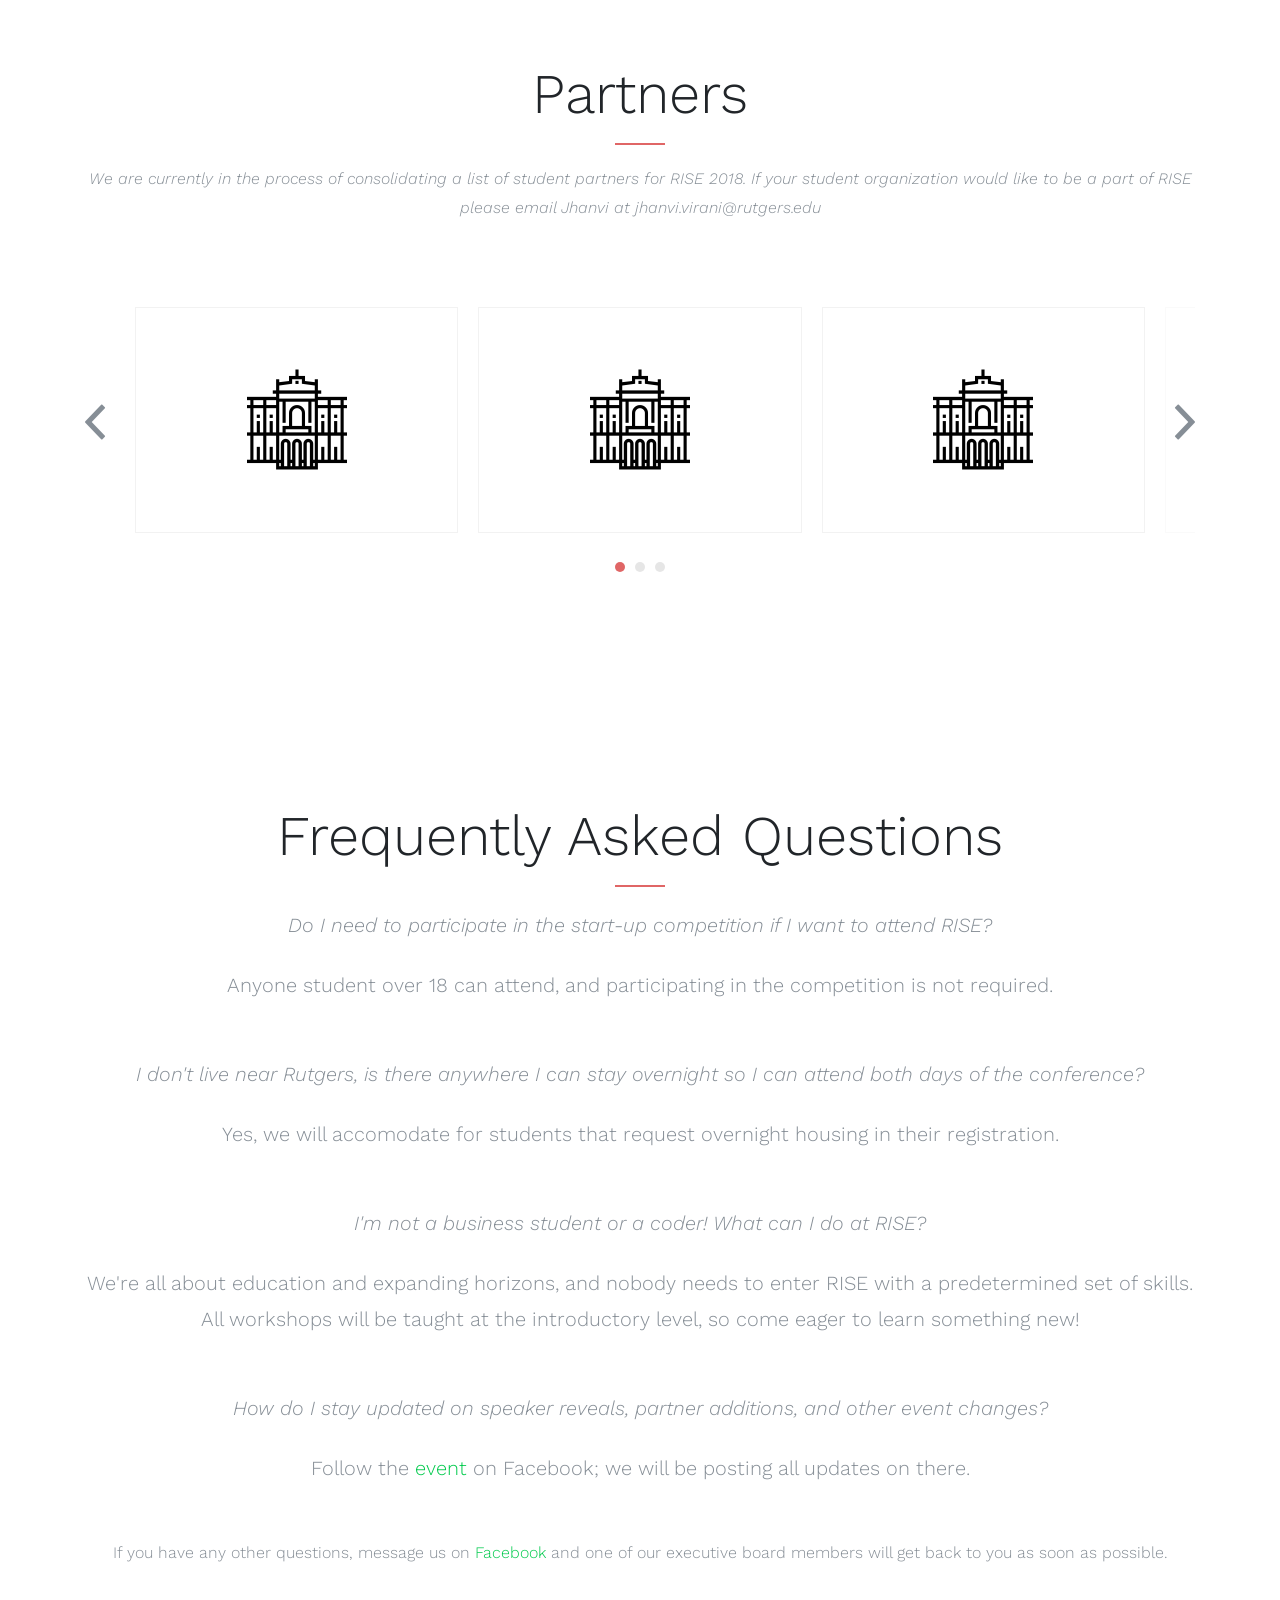
==== commit 09a2c293: "fb" ====
--- a/rise-site/index.html
+++ b/rise-site/index.html
@@ -58,7 +58,7 @@
           <div class="col-md">
             <h2 class="heading mb-2 display-4 font-light probootstrap-animate">RISE</h2>
             <p class="lead mb-5 probootstrap-animate">The intercollegiate entrepreneurship conference we've all been waiting for.</p>
-            <p class="lead mb-5 probootstrap-animate" id="timeaddr">April 14th and 15th , 2018 <br>
+            <p class="lead mb-5 probootstrap-animate">April 14th and 15th , 2018 <br>
             15 Seminary Pl, New Brunswick, NJ 08901
               </p>
             <p class="probootstrap-animate">
@@ -72,7 +72,7 @@
     <!-- END section -->
     
 
-    <section class="probootstrap_section" id="about">
+    <section class="probootstrap_section" id="#about">
       <div class="container">
         <div class="row justify-content-center mb-5">
           <div class="col-md-12 text-center mb-5 probootstrap-animate">
@@ -132,7 +132,7 @@
     </section>
     <!-- END section -->  
 
-    <section class="probootstrap_section" id="speakers">
+    <section class="probootstrap_section">
       <div class="container">
         <div class="row text-center mb-5 probootstrap-animate">
           <div class="col-md-12">
@@ -184,7 +184,7 @@
       </section>
 <!-- END section -->
 
-   <section class="probootstrap_section" id="partners">
+   <section class="probootstrap_section">
       <div class="container">
         <div class="row text-center mb-5 probootstrap-animate">
           <div class="col-md-12">
@@ -242,7 +242,7 @@
                 <p class="lead mb-4">We're all about education and expanding horizons, and nobody needs to enter RISE with a predetermined set of skills. All workshops will be taught at the introductory level, so come eager to learn something new!</p>
                 <br>
                 <p class="lead mb-4"><em>How do I stay updated on speaker reveals, partner additions, and other event changes?</em></p>
-                <p class="lead mb-4">Follow the <a target="_blank" href="https://www.facebook.com/RUEntrepreneur/">Rutgers Entrepreneurial Society</a> on Facebook; we will be posting all updates on there.</p>
+                <p class="lead mb-4">Follow the <a target="_blank" href="https://www.facebook.com/events/1644064792379746/">event</a> on Facebook; we will be posting all updates on there.</p>
                 <br>
                 <p>If you have any other questions, message us on <a target="_blank" href="https://www.facebook.com/RUEntrepreneur/">Facebook</a> and one of our executive board members will get back to you as soon as possible.</p>
               </blockquote>
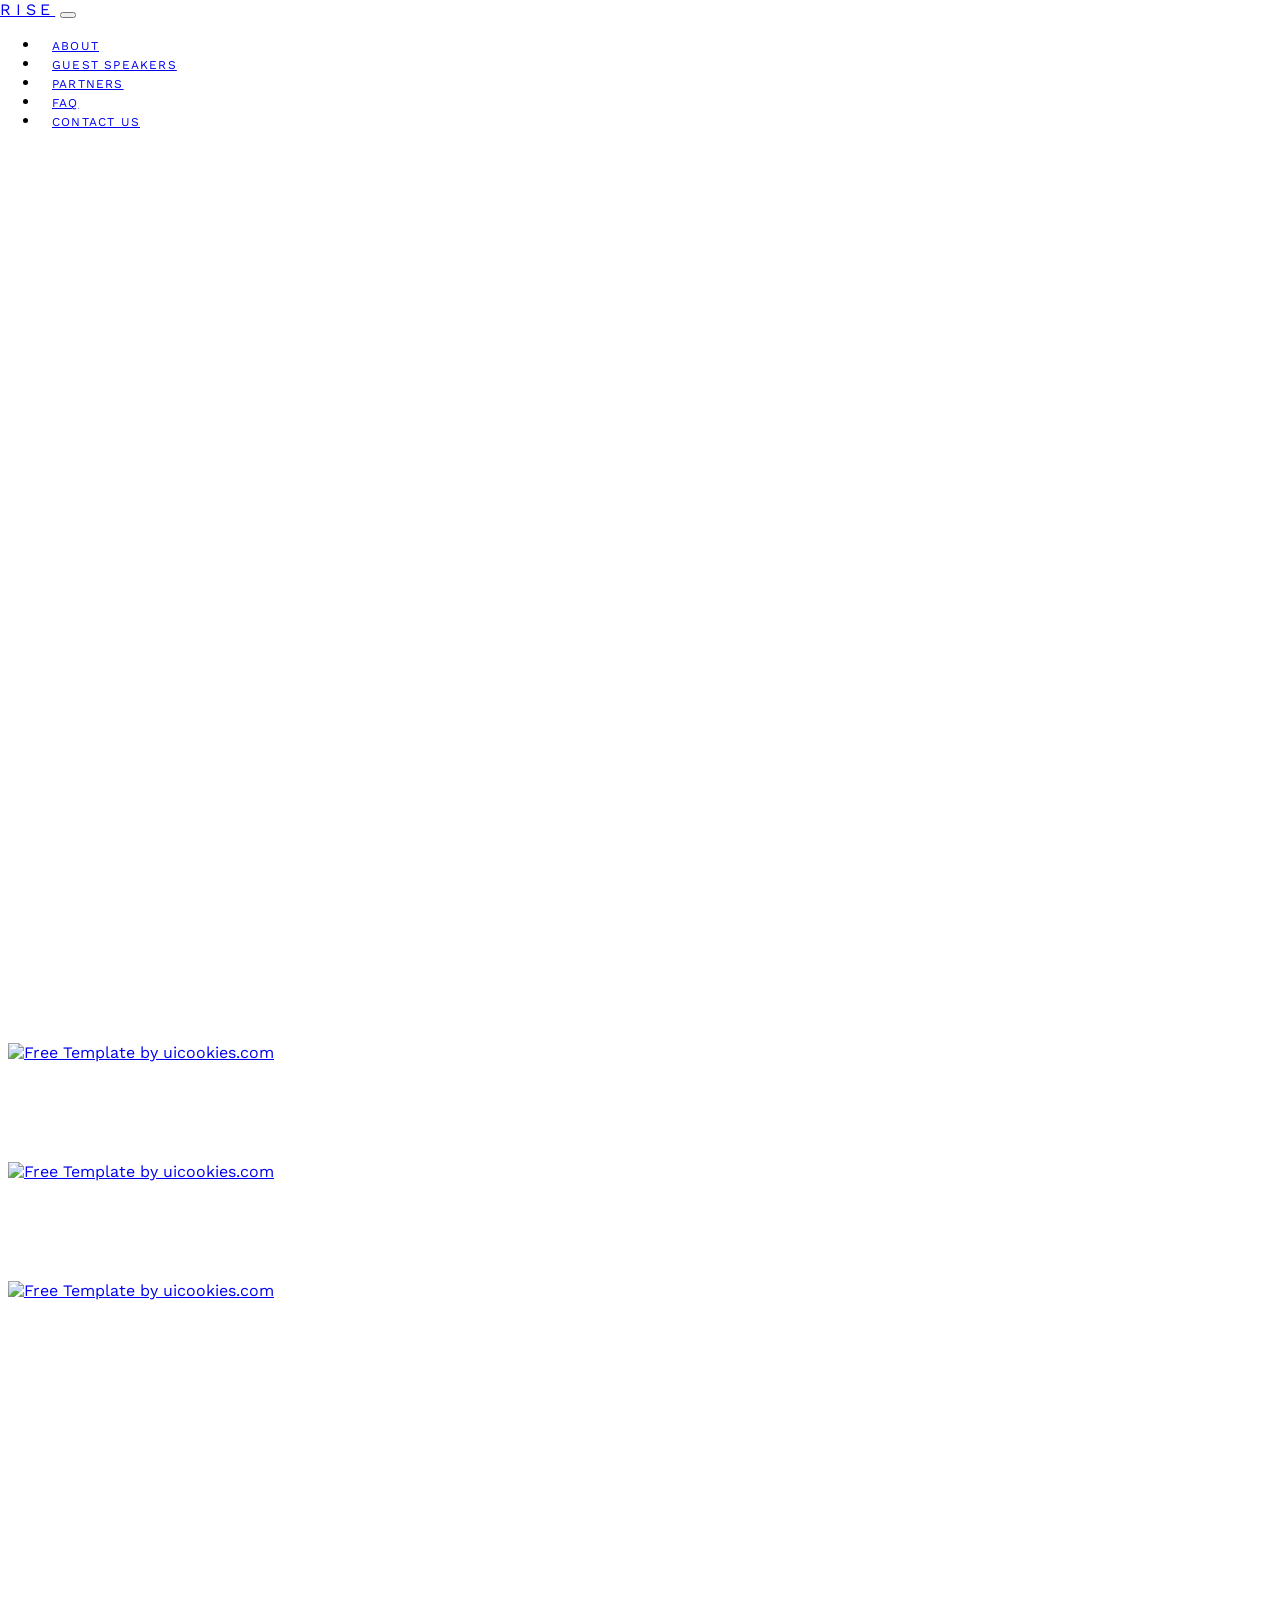
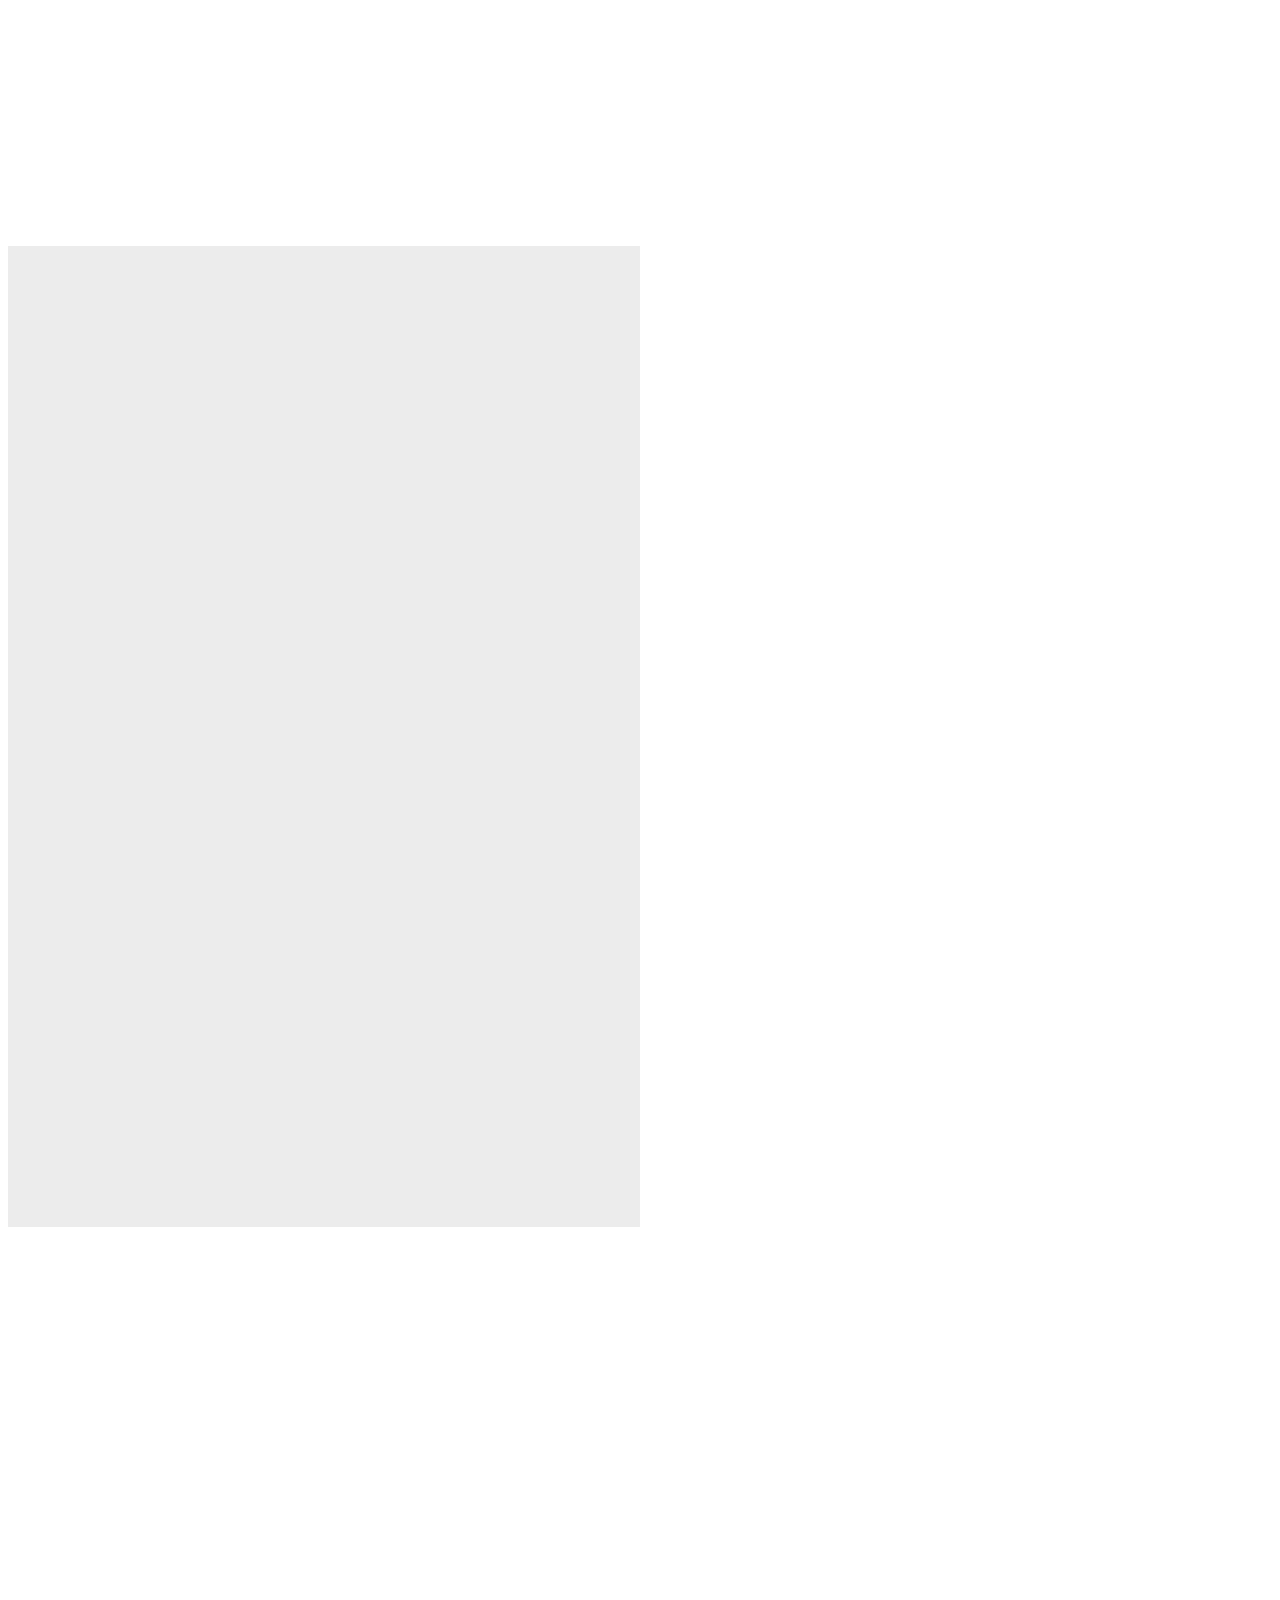
==== commit 1ce24bd1: "commits" ====
--- a/rise-site/index.html
+++ b/rise-site/index.html
@@ -58,7 +58,7 @@
           <div class="col-md">
             <h2 class="heading mb-2 display-4 font-light probootstrap-animate">RISE</h2>
             <p class="lead mb-5 probootstrap-animate">The intercollegiate entrepreneurship conference we've all been waiting for.</p>
-            <p class="lead mb-5 probootstrap-animate">April 14th and 15th , 2018 <br>
+            <p class="lead mb-5 probootstrap-animate" id="timeaddr">April 14th and 15th , 2018 <br>
             15 Seminary Pl, New Brunswick, NJ 08901
               </p>
             <p class="probootstrap-animate">
@@ -72,7 +72,7 @@
     <!-- END section -->
     
 
-    <section class="probootstrap_section" id="#about">
+    <section class="probootstrap_section" id="about">
       <div class="container">
         <div class="row justify-content-center mb-5">
           <div class="col-md-12 text-center mb-5 probootstrap-animate">
@@ -132,7 +132,7 @@
     </section>
     <!-- END section -->  
 
-    <section class="probootstrap_section">
+    <section class="probootstrap_section" id="speakers">
       <div class="container">
         <div class="row text-center mb-5 probootstrap-animate">
           <div class="col-md-12">
@@ -184,7 +184,7 @@
       </section>
 <!-- END section -->
 
-   <section class="probootstrap_section">
+   <section class="probootstrap_section" id="partners">
       <div class="container">
         <div class="row text-center mb-5 probootstrap-animate">
           <div class="col-md-12">
@@ -242,7 +242,7 @@
                 <p class="lead mb-4">We're all about education and expanding horizons, and nobody needs to enter RISE with a predetermined set of skills. All workshops will be taught at the introductory level, so come eager to learn something new!</p>
                 <br>
                 <p class="lead mb-4"><em>How do I stay updated on speaker reveals, partner additions, and other event changes?</em></p>
-                <p class="lead mb-4">Follow the <a target="_blank" href="https://www.facebook.com/events/1644064792379746/">event</a> on Facebook; we will be posting all updates on there.</p>
+                <p class="lead mb-4">Follow the <a target="_blank" href="https://www.facebook.com/RUEntrepreneur/">Rutgers Entrepreneurial Society</a> on Facebook; we will be posting all updates on there.</p>
                 <br>
                 <p>If you have any other questions, message us on <a target="_blank" href="https://www.facebook.com/RUEntrepreneur/">Facebook</a> and one of our executive board members will get back to you as soon as possible.</p>
               </blockquote>
